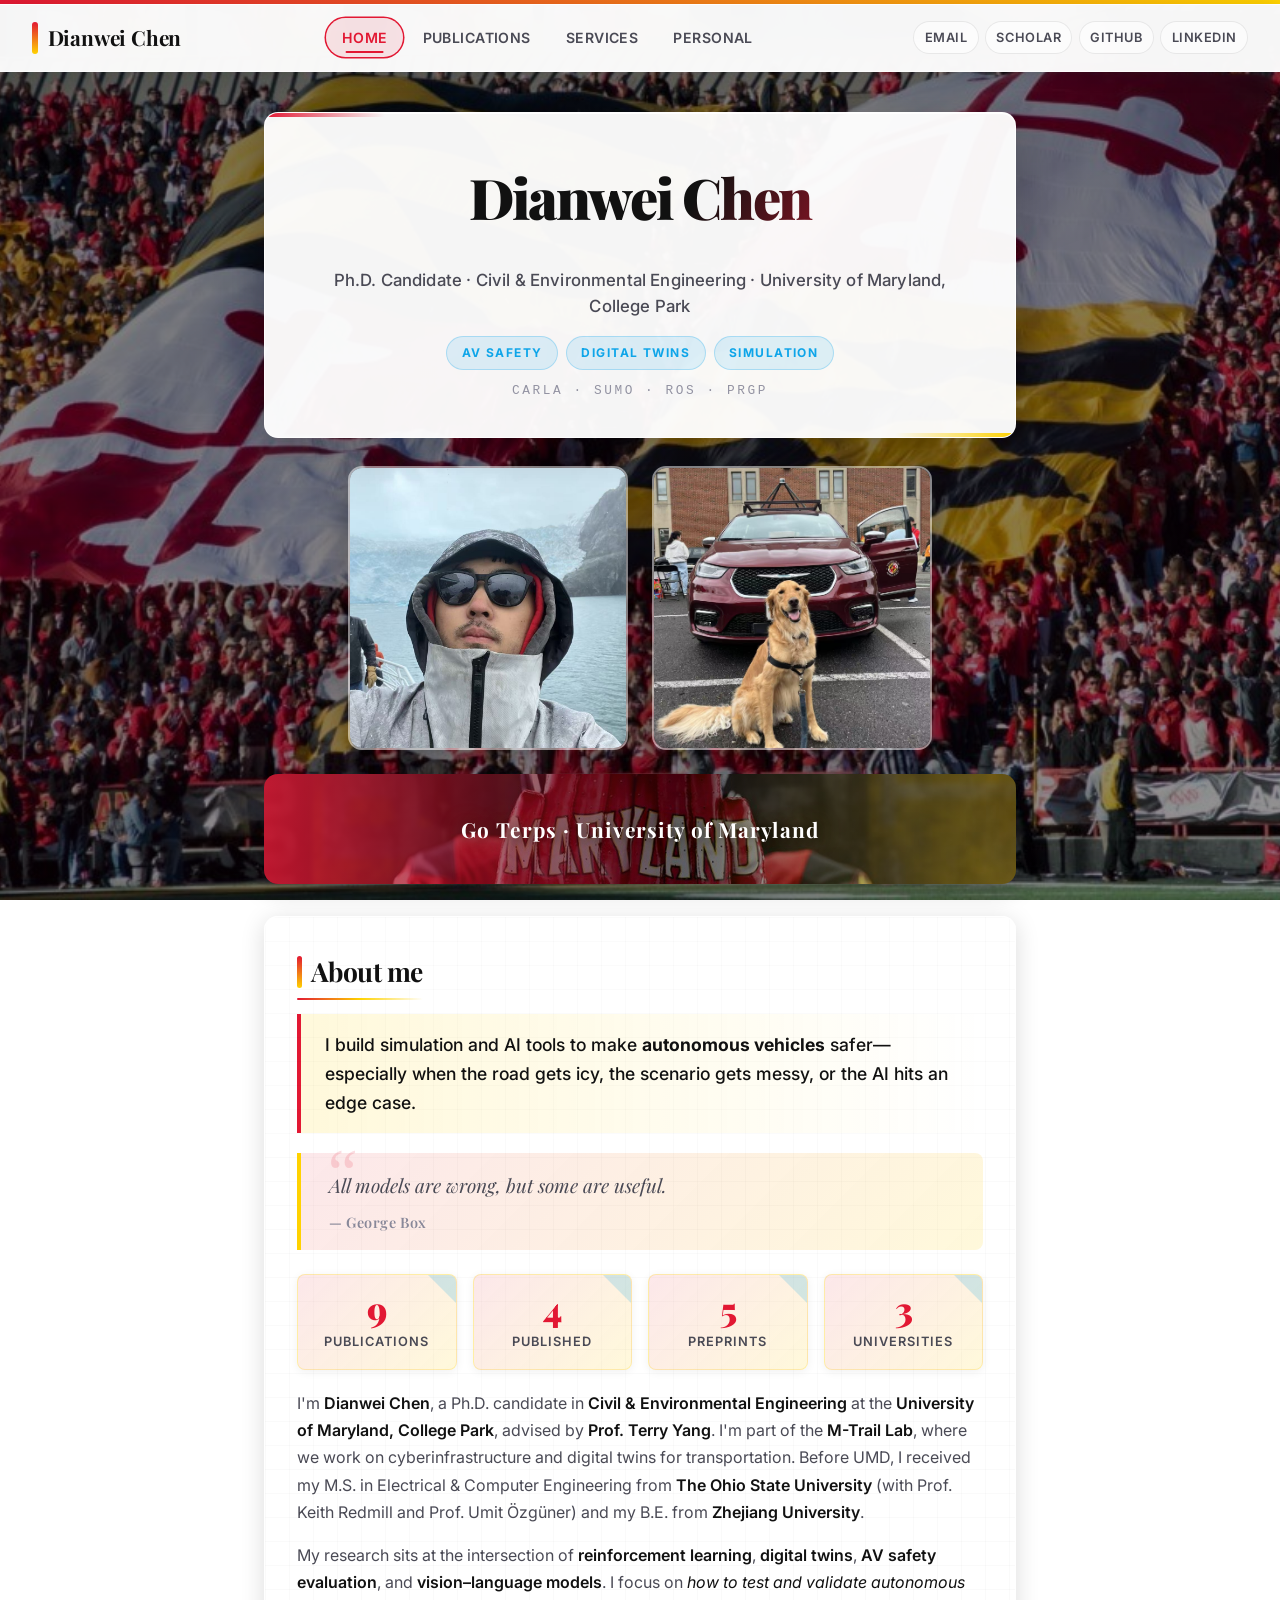
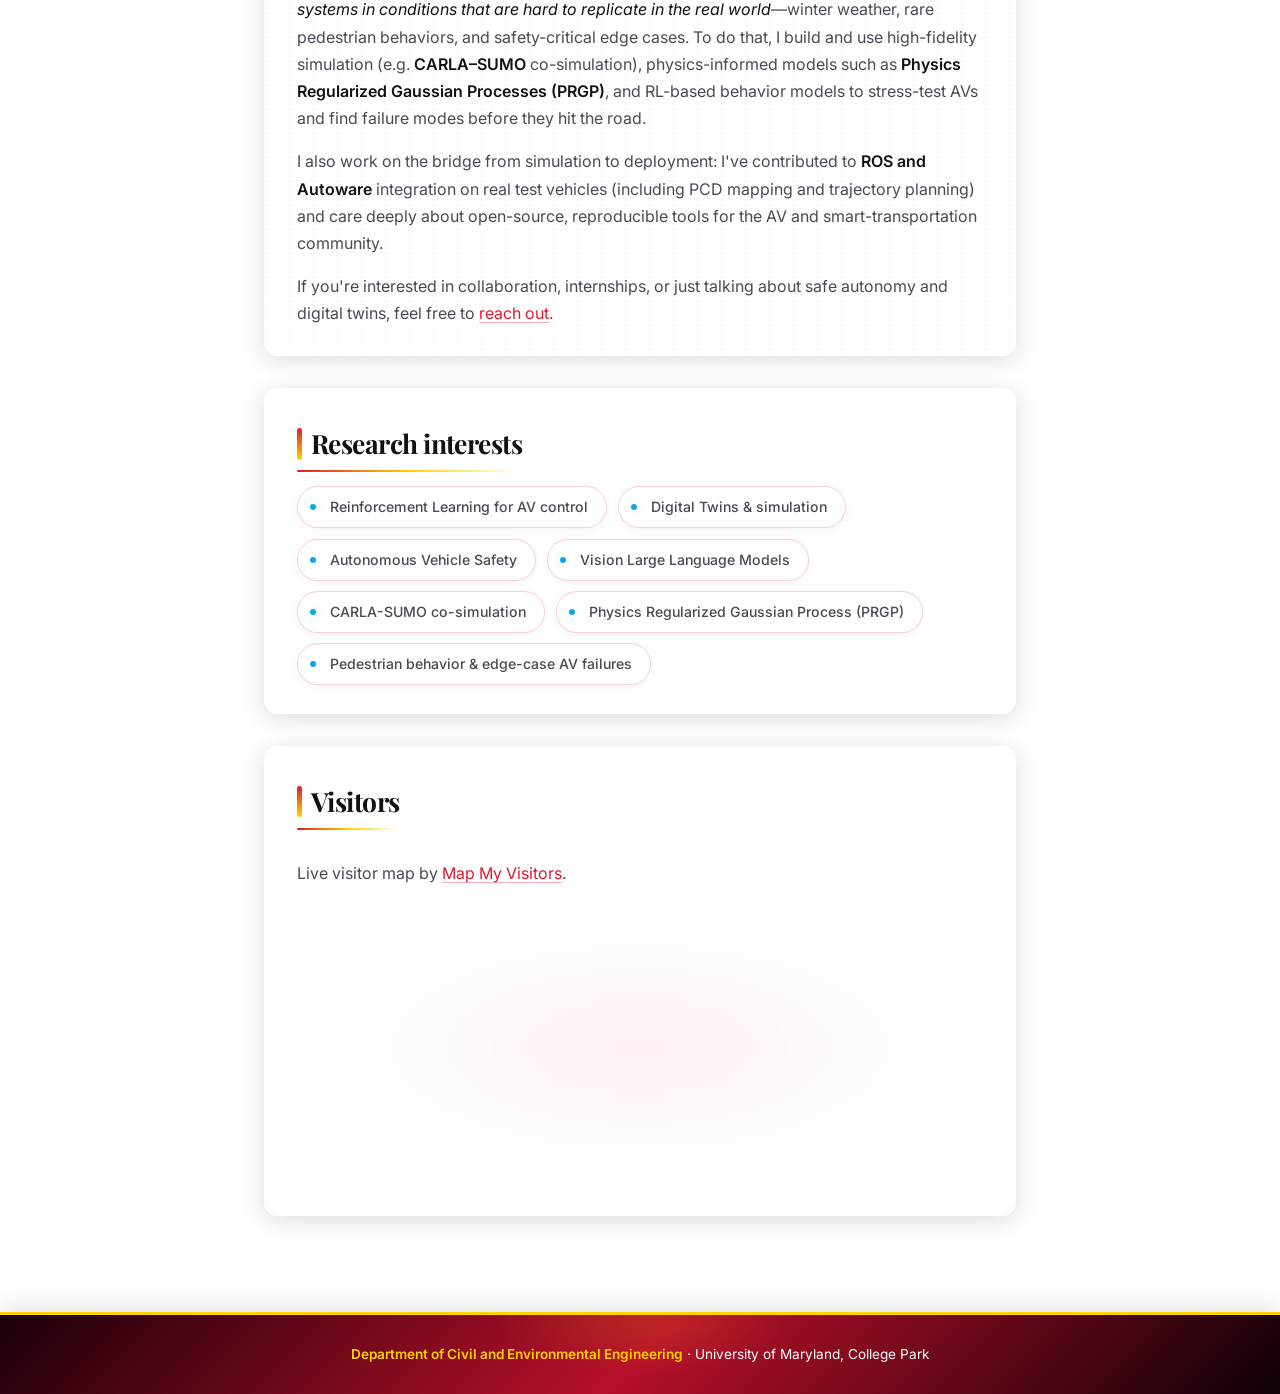
==== index.html @ c33129fc "Remove hero lane divider Made-with: Cursor" ====
<!DOCTYPE html>
<html lang="en">
<head>
  <meta charset="UTF-8">
  <meta name="viewport" content="width=device-width, initial-scale=1.0">
  <title>Dianwei Chen | Ph.D. Candidate @ UMD</title>
  <meta name="description" content="Dianwei Chen - Ph.D. candidate at University of Maryland, research in RL, Digital Twins, Autonomous Vehicle Safety, and Vision LLMs.">
  <link rel="canonical" href="https://dianweichen.github.io/">
  <link rel="icon" href="favicon.svg" type="image/svg+xml">
  <link rel="apple-touch-icon" href="favicon.svg">
  <link rel="preconnect" href="https://fonts.googleapis.com">
  <link rel="preconnect" href="https://fonts.gstatic.com" crossorigin>
  <link href="https://fonts.googleapis.com/css2?family=Playfair+Display:ital,wght@0,700;0,900;1,400&family=Source+Serif+4:ital,opsz,wght@0,8..60,400;0,8..60,600;1,8..60,400&family=Inter:wght@400;500;600;700&display=swap" rel="stylesheet">
  <link rel="stylesheet" href="styles.css">
  <!-- 访问统计：到 https://analytics.google.com 创建 GA4 媒体资源，用你的 Measurement ID 替换下方 G-XXXXXXXXXX -->
  <script async src="https://www.googletagmanager.com/gtag/js?id=G-XXXXXXXXXX"></script>
  <script>
    window.dataLayer = window.dataLayer || [];
    function gtag(){ dataLayer.push(arguments); }
    gtag('js', new Date());
    gtag('config', 'G-XXXXXXXXXX', { send_page_view: true });
  </script>
</head>
<body>
  <div class="page-wrap">
    <div class="umd-topbar" aria-hidden="true"></div>
    <header class="site-header">
      <a href="#" class="logo-wrap" data-tab="home">
        <span class="logo">Dianwei Chen</span>
      </a>
      <nav class="nav" role="tablist">
        <a href="#" class="nav-link active" data-tab="home" role="tab" aria-selected="true">Home</a>
        <a href="#" class="nav-link" data-tab="publications" role="tab" aria-selected="false">Publications</a>
        <a href="#" class="nav-link" data-tab="services" role="tab" aria-selected="false">Services</a>
        <a href="#" class="nav-link" data-tab="personal" role="tab" aria-selected="false">Personal</a>
      </nav>
      <div class="header-links">
        <a href="mailto:dwchen98@umd.edu" class="icon-link" title="Email">Email</a>
        <a href="https://scholar.google.com/citations?user=0EVALfUAAAAJ&hl=en" target="_blank" rel="noopener noreferrer" class="icon-link" title="Google Scholar">Scholar</a>
        <a href="https://github.com/DianweiCHEN" target="_blank" rel="noopener noreferrer" class="icon-link" title="GitHub">GitHub</a>
        <a href="https://www.linkedin.com/in/dianwei-chen-513092185/" target="_blank" rel="noopener noreferrer" class="icon-link" title="LinkedIn">LinkedIn</a>
      </div>
    </header>

    <main class="main">
      <!-- HOME -->
      <section id="panel-home" class="panel active" role="tabpanel">
        <div class="hero">
          <div class="hero-intro">
            <h1 class="hero-title">Dianwei Chen</h1>
            <p class="hero-tagline">Ph.D. Candidate · Civil &amp; Environmental Engineering · University of Maryland, College Park</p>
            <div class="hero-av-pills" aria-hidden="true">
              <span class="hero-av-pill">AV Safety</span>
              <span class="hero-av-pill">Digital Twins</span>
              <span class="hero-av-pill">Simulation</span>
            </div>
            <p class="hero-toolchain">CARLA · SUMO · ROS · PRGP</p>
          </div>
          <div class="hero-photos">
            <figure class="hero-image hero-image--selfie">
              <img src="assets/selfie.jpg" alt="Dianwei Chen" onerror="this.style.display='none'; this.nextElementSibling.style.display='flex';">
              <div class="hero-placeholder" style="display:none;" aria-hidden="true">Photo</div>
            </figure>
            <figure class="hero-image hero-image--max">
              <img src="assets/max.jpg" alt="Max with the M-Trail AV" onerror="this.style.display='none'; this.nextElementSibling.style.display='flex';">
              <div class="hero-placeholder" style="display:none;" aria-hidden="true">Max with the M-Trail AV</div>
            </figure>
          </div>
          <div class="terps-strip" role="presentation">
            <img src="assets/maryland-under-armour-football-uniforms-pride-2013_900xx960-539-0-74.jpg" alt="">
            <span class="terps-badge">Go Terps · University of Maryland</span>
          </div>
        </div>
        <div class="content-block content-block--about">
          <h2>About me</h2>
          <p class="about-lead">I build simulation and AI tools to make <strong>autonomous vehicles</strong> safer—especially when the road gets icy, the scenario gets messy, or the AI hits an edge case.</p>
          <blockquote class="about-quote">All models are wrong, but some are useful. <cite>— George Box</cite></blockquote>
          <div class="stats-row">
            <div class="stat-card">
              <div class="stat-number" data-count="9">9</div>
              <div class="stat-label">Publications</div>
            </div>
            <div class="stat-card">
              <div class="stat-number" data-count="4">4</div>
              <div class="stat-label">Published</div>
            </div>
            <div class="stat-card">
              <div class="stat-number" data-count="5">5</div>
              <div class="stat-label">Preprints</div>
            </div>
            <div class="stat-card">
              <div class="stat-number" data-count="3">3</div>
              <div class="stat-label">Universities</div>
            </div>
          </div>
          <div class="prose" style="margin-top:1.25rem">
            <p>I'm <strong>Dianwei Chen</strong>, a Ph.D. candidate in <strong>Civil &amp; Environmental Engineering</strong> at the <strong>University of Maryland, College Park</strong>, advised by <strong>Prof. Terry Yang</strong>. I'm part of the <strong>M-Trail Lab</strong>, where we work on cyberinfrastructure and digital twins for transportation. Before UMD, I received my M.S. in Electrical &amp; Computer Engineering from <strong>The Ohio State University</strong> (with Prof. Keith Redmill and Prof. Umit Özgüner) and my B.E. from <strong>Zhejiang University</strong>.</p>
            <p>My research sits at the intersection of <strong>reinforcement learning</strong>, <strong>digital twins</strong>, <strong>AV safety evaluation</strong>, and <strong>vision–language models</strong>. I focus on <em>how to test and validate autonomous systems in conditions that are hard to replicate in the real world</em>—winter weather, rare pedestrian behaviors, and safety-critical edge cases. To do that, I build and use high-fidelity simulation (e.g. <strong>CARLA–SUMO</strong> co-simulation), physics-informed models such as <strong>Physics Regularized Gaussian Processes (PRGP)</strong>, and RL-based behavior models to stress-test AVs and find failure modes before they hit the road.</p>
            <p>I also work on the bridge from simulation to deployment: I've contributed to <strong>ROS and Autoware</strong> integration on real test vehicles (including PCD mapping and trajectory planning) and care deeply about open-source, reproducible tools for the AV and smart-transportation community.</p>
            <p>If you're interested in collaboration, internships, or just talking about safe autonomy and digital twins, feel free to <a href="mailto:dwchen98@umd.edu">reach out</a>.</p>
          </div>
        </div>
        <div class="content-block content-block--research">
          <h2>Research interests</h2>
          <ul class="tag-list" role="list">
            <li>Reinforcement Learning for AV control</li>
            <li>Digital Twins & simulation</li>
            <li>Autonomous Vehicle Safety</li>
            <li>Vision Large Language Models</li>
            <li>CARLA-SUMO co-simulation</li>
            <li>Physics Regularized Gaussian Process (PRGP)</li>
            <li>Pedestrian behavior & edge-case AV failures</li>
          </ul>
        </div>
        <div class="content-block visitor-globe-block">
          <h2>Visitors</h2>
          <p class="prose intro">Live visitor map by <a href="https://mapmyvisitors.com/web/1c38n" target="_blank" rel="noopener noreferrer">Map My Visitors</a>.</p>
          <div class="globe-wrap">
            <script type="text/javascript" id="mapmyvisitors" src="https://mapmyvisitors.com/map.js?d=Za8K4LovkkIiPQYim0sS3KGikoZJj1XVw-J9ySqprXA&amp;cl=ffffff&amp;w=a"></script>
          </div>
        </div>
      </section>

      <!-- PUBLICATIONS -->
      <section id="panel-publications" class="panel" role="tabpanel" hidden>
        <div class="content-block">
          <h2>Publications</h2>
          <p class="prose intro">Full list on <a href="https://scholar.google.com/citations?user=0EVALfUAAAAJ&hl=en" target="_blank" rel="noopener noreferrer">Google Scholar</a>.</p>

          <h3 class="pub-subtitle">Published</h3>
          <ul class="pub-list">
            <li class="pub-item">
              <span class="pub-title">Using Collision Momentum in Deep Reinforcement Learning–Based Adversarial Pedestrian Modeling</span>
              <span class="pub-authors">D. Chen, E. Yurtsever, K. A. Redmill, Ü. Özgüner</span>
              <span class="pub-venue">IEEE Intelligent Vehicles Symposium (IV), 2023, pp. 1–6.</span>
            </li>
            <li class="pub-item">
              <span class="pub-title">Adversarial Pedestrian Modeling Based on Deep Reinforcement Learning Method by Using Collision Momentum</span>
              <span class="pub-authors">D. Chen</span>
              <span class="pub-venue">Master’s Thesis, The Ohio State University, 2023.</span>
            </li>
            <li class="pub-item">
              <span class="pub-title">Synergizing AI and Digital Twins for Next-Generation Network Optimization, Forecasting, and Security</span>
              <span class="pub-authors">Z. Zhang, M. Fang, D. Chen, X. Yang, Y. Liu</span>
              <span class="pub-venue">IEEE Wireless Communications, vol. 32, no. 3, pp. 98–105, 2025.</span>
            </li>
            <li class="pub-item">
              <span class="pub-title">Reconstructing Physics-Informed Machine Learning for Traffic Flow Modeling: A Multi-Gradient Descent and Pareto Learning Approach</span>
              <span class="pub-authors">Y. Z. Lei, Y. Gong, D. Chen, Y. Cheng, X. T. Yang</span>
              <span class="pub-venue">Transportation Research Part C, 2025. <a href="https://arxiv.org/abs/2505.13241" target="_blank" rel="noopener noreferrer">arXiv:2505.13241</a></span>
            </li>
          </ul>

          <h3 class="pub-subtitle">Preprints &amp; Under Review</h3>
          <ul class="pub-list">
            <li class="pub-item">
              <span class="pub-title">Deep Reinforcement Learning for Advanced Longitudinal Control and Collision Avoidance in High-Risk Driving Scenarios</span>
              <span class="pub-authors">D. Chen, Y. Gong, X. Yang</span>
              <span class="pub-venue">arXiv:2404.19087, 2024. Accepted by TRB Annual Meeting 2026.</span>
              <span class="pub-links"><a href="https://arxiv.org/abs/2404.19087" target="_blank" rel="noopener noreferrer">arXiv</a></span>
            </li>
            <li class="pub-item">
              <span class="pub-title">Advanced Longitudinal Control and Collision Avoidance for High-Risk Edge Cases in Autonomous Driving</span>
              <span class="pub-authors">D. Chen, Y. Gong, X. Yang</span>
              <span class="pub-venue">Manuscript submitted to IEEE Transactions on Intelligent Vehicles, 2025. Accepted by TRB Annual Meeting 2026.</span>
            </li>
            <li class="pub-item">
              <span class="pub-title">Potential Failures of Physics-Informed Machine Learning in Traffic Flow Modeling: Theoretical and Experimental Analysis</span>
              <span class="pub-authors">Y. Z. Lei, Y. Gong, D. Chen, Y. Cheng, X. T. Yang</span>
              <span class="pub-venue">arXiv:2505.11491; submitted to Transportation Science, 2025.</span>
              <span class="pub-links"><a href="https://arxiv.org/abs/2505.11491" target="_blank" rel="noopener noreferrer">arXiv</a></span>
            </li>
            <li class="pub-item">
              <span class="pub-title">INSIGHT: Enhancing Autonomous Driving Safety through Vision-Language Models on Context-Aware Hazard Detection and Edge Case Evaluation</span>
              <span class="pub-authors">D. Chen, Z. Zhang, Y. Liu, X. T. Yang</span>
              <span class="pub-venue">arXiv:2502.00262; submitted to IEEE Intelligent Vehicles Symposium 2026.</span>
              <span class="pub-links"><a href="https://arxiv.org/abs/2502.00262" target="_blank" rel="noopener noreferrer">arXiv</a></span>
            </li>
            <li class="pub-item">
              <span class="pub-title">Customized Generative AI Agent for Transportation Engineering Practice: A Development and Continued Pre-Training Guideline</span>
              <span class="pub-authors">D. Chen, Y. Z. Lei, Z. Zhang, Y. Liu, X. T. Yang</span>
              <span class="pub-venue">Accepted by TRB Annual Meeting 2026; submitted to Journal of Transportation Engineering.</span>
            </li>
          </ul>
        </div>
      </section>

      <!-- SERVICES -->
      <section id="panel-services" class="panel" role="tabpanel" hidden>
        <div class="content-block">
          <h2>Services</h2>
          <p class="prose intro">Academic and professional service.</p>

          <h3 class="service-subtitle">Reviewer</h3>
          <ul class="service-list">
            <li>IEEE Intelligent Vehicles Symposium (IV)</li>
            <li>IEEE Intelligent Transportation Systems Conference (ITSC)</li>
            <li>IEEE/CVF Conference on Computer Vision and Pattern Recognition (CVPR)</li>
            <li>Journal of Urban Planning and Development (ASCE)</li>
            <li>Transportation Research Board Annual Meeting (TRB)</li>
          </ul>

          <h3 class="service-subtitle">Teaching Assistant</h3>
          <ul class="service-list">
            <li>ENCE370 Introduction to Transportation Engineering and Planning (UMD, 3 credits)</li>
          </ul>

          <h3 class="service-subtitle">Open source</h3>
          <ul class="service-list">
            <li><a href="https://github.com/M-trail/NSF_OAC" target="_blank" rel="noopener noreferrer">M-trail/NSF_OAC</a>: Stochastic Simulation Platform for AV Safety in Winter (CARLA-SUMO, PRGP)</li>
          </ul>
        </div>
      </section>

      <!-- PERSONAL -->
      <section id="panel-personal" class="panel" role="tabpanel" hidden>
        <div class="content-block">
          <h2>Personal</h2>
          <div class="terps-strip terps-strip--small" role="presentation">
            <img src="assets/maryland-under-armour-football-uniforms-pride-2013_900xx960-539-0-74.jpg" alt="">
            <span class="terps-badge">Maryland Terrapins · Fear the Turtle</span>
          </div>
          <div class="personal-grid">
            <figure class="personal-photo">
              <img src="assets/selfie.jpg" alt="Dianwei Chen">
            </figure>
            <div>
              <div class="prose">
                <p>When I'm not working on autonomous vehicles, I'm happily spending time with our playful Golden Retriever, <strong>Max</strong>.</p>
                <p>I enjoy building open-source tools for the AV community and advancing safe and trustworthy AI-driven transportation systems. <strong class="terps-proud">Proud to be a Terp.</strong></p>
              </div>
              <div class="personal-links">
                <a href="mailto:dwchen98@umd.edu">✉ Email</a>
                <a href="https://scholar.google.com/citations?user=0EVALfUAAAAJ&hl=en" target="_blank" rel="noopener noreferrer">Google Scholar</a>
                <a href="https://github.com/DianweiCHEN" target="_blank" rel="noopener noreferrer">GitHub</a>
                <a href="https://www.linkedin.com/in/dianwei-chen-513092185/" target="_blank" rel="noopener noreferrer">LinkedIn</a>
              </div>
            </div>
          </div>
        </div>
      </section>
    </main>

    <footer class="site-footer">
      <p><a href="https://cee.umd.edu" target="_blank" rel="noopener noreferrer">Department of Civil and Environmental Engineering</a> · University of Maryland, College Park</p>
    </footer>
  </div>
  <script src="script.js"></script>
</body>
</html>
---- styles.css ----
/* ============================================================
   Dianwei Chen – Personal Website  |  Premium UMD Design
   ============================================================ */

/* ---------- Design Tokens ---------- */
:root {
  /* UMD Brand */
  --umd-red:    #e21833;
  --umd-red-dk: #b8102a;
  --umd-gold:   #ffd200;
  --umd-gold-dk:#c9a600;
  --umd-black:  #0d0d0d;
  --umd-white:  #ffffff;

  /* Surface & text */
  --bg:            #fafafa;
  --bg-elevated:   #ffffff;
  --bg-card:       rgba(255,255,255,0.92);
  --bg-card-hover: rgba(255,255,255,0.98);
  --text:          #111111;
  --text-muted:    #4a4a55;
  --text-faint:    #888899;
  --border:        rgba(0,0,0,0.08);

  /* Accent helpers */
  --accent:       var(--umd-red);
  --accent-soft:  rgba(226,24,51,.10);
  --accent-glow:  rgba(226,24,51,.30);
  --gold-soft:    rgba(255,210,0,.14);
  --gold-glow:    rgba(255,210,0,.40);
  /* AV / tech accent (sensor HUD feel) */
  --av-cyan:      #0ea5e9;
  --av-cyan-soft: rgba(14,165,233,.12);
  --av-cyan-glow: rgba(14,165,233,.25);
  --av-grid:      rgba(0,0,0,.03);

  /* Geometry */
  --radius:    14px;
  --radius-sm: 8px;
  --radius-xs: 5px;

  /* Typography */
  --font-display: 'Playfair Display', 'Source Serif 4', Georgia, serif;
  --font-serif:   'Source Serif 4', Georgia, serif;
  --font-sans:    'Inter', 'Source Sans 3', -apple-system, BlinkMacSystemFont, sans-serif;
  --font-mono:    'JetBrains Mono', 'Fira Code', monospace;

  /* Layout */
  --max-width:  800px;
  --header-h:   68px;

  /* Motion */
  --t-fast:   0.18s ease;
  --t-mid:    0.28s cubic-bezier(.4,0,.2,1);
  --t-slow:   0.45s cubic-bezier(.4,0,.2,1);
  --t-spring: 0.55s cubic-bezier(.34,1.56,.64,1);
}

/* ---------- Reset ---------- */
*, *::before, *::after { box-sizing: border-box; }
html { scroll-behavior: smooth; }

/* ---- Custom cursor (red arrow SVG, data-URI) ---- */
body {
  margin: 0;
  font-family: var(--font-sans);
  font-size: 1rem;
  font-weight: 400;
  line-height: 1.7;
  color: var(--text);
  -webkit-font-smoothing: antialiased;
  background: url('assets/Maryland-Terrapins-Wallpapers.jpg') center center / cover no-repeat fixed;
  cursor: url("data:image/svg+xml,%3Csvg xmlns='http://www.w3.org/2000/svg' width='24' height='24' viewBox='0 0 24 24'%3E%3Cpath fill='%23e21833' d='M4 2l16 10-7 1.5-2 8.5L4 2z'/%3E%3C/svg%3E") 4 4, auto;
}
body::after {
  content: '';
  position: fixed;
  inset: 0;
  background: linear-gradient(160deg,
    rgba(0,0,0,.52) 0%,
    rgba(13,0,4,.48) 60%,
    rgba(0,0,0,.42) 100%);
  pointer-events: none;
  z-index: 0;
}
.page-wrap { position: relative; z-index: 1; }

a, button, [role="button"], .nav-link, .icon-link, .tag-list li {
  cursor: url("data:image/svg+xml,%3Csvg xmlns='http://www.w3.org/2000/svg' width='24' height='24' viewBox='0 0 24 24'%3E%3Cpath fill='%23e21833' d='M8 2v4l4-2 2 8 4-2-10-8z'/%3E%3C/svg%3E") 6 2, pointer;
}

/* ---------- Layout ---------- */
.page-wrap {
  min-height: 100vh;
  display: flex;
  flex-direction: column;
}
.main {
  flex: 1;
  max-width: var(--max-width);
  margin: 0 auto;
  padding: 2.5rem 1.5rem 4rem;
  width: 100%;
}

/* ---------- UMD Top accent bar ---------- */
.umd-topbar {
  height: 4px;
  background: linear-gradient(90deg,
    var(--umd-red) 0%, var(--umd-gold) 50%, var(--umd-red) 100%);
  background-size: 200% 100%;
  animation: shiftBar 4s linear infinite;
}
@keyframes shiftBar {
  0%   { background-position: 0% 0; }
  100% { background-position: 200% 0; }
}

/* ---------- Header ---------- */
.site-header {
  position: sticky;
  top: 0;
  z-index: 100;
  display: flex;
  align-items: center;
  justify-content: space-between;
  gap: 1.5rem;
  height: var(--header-h);
  padding: 0 2rem;
  background: rgba(255,255,255,0.96);
  backdrop-filter: blur(20px) saturate(180%);
  -webkit-backdrop-filter: blur(20px) saturate(180%);
  border-bottom: 1px solid rgba(255,255,255,0.6);
  box-shadow:
    0 2px 20px rgba(0,0,0,.12),
    0 1px 0 rgba(255,255,255,.9) inset;
}

/* Logo */
.logo-wrap {
  text-decoration: none;
  color: inherit;
  display: inline-flex;
  align-items: center;
  gap: 0.6rem;
}
.logo-wrap::before {
  content: '';
  display: inline-block;
  width: 6px;
  height: 32px;
  background: linear-gradient(180deg, var(--umd-red), var(--umd-gold));
  border-radius: 3px;
  transition: height var(--t-mid);
}
.logo-wrap:hover::before { height: 40px; }
.logo {
  font-family: var(--font-display);
  font-size: 1.3rem;
  font-weight: 700;
  letter-spacing: -0.01em;
  color: var(--text);
  transition: color var(--t-fast), transform var(--t-mid);
}
.logo-wrap:hover .logo {
  color: var(--umd-red);
  transform: translateX(3px);
}

/* Nav */
.nav {
  display: flex;
  align-items: center;
  gap: 0.2rem;
}
.nav-link {
  position: relative;
  padding: 0.45rem 1rem;
  font-size: 0.88rem;
  font-weight: 600;
  letter-spacing: 0.03em;
  text-transform: uppercase;
  color: var(--text-muted);
  text-decoration: none;
  border-radius: 999px;
  transition: color var(--t-fast), background var(--t-fast), transform var(--t-mid), box-shadow var(--t-mid);
}
.nav-link::after {
  content: '';
  position: absolute;
  bottom: 4px;
  left: 50%;
  width: 0;
  height: 2px;
  background: var(--umd-red);
  border-radius: 1px;
  transform: translateX(-50%);
  transition: width var(--t-mid);
}
.nav-link:hover { color: var(--umd-red); background: var(--accent-soft); }
.nav-link:hover::after { width: 40%; }
.nav-link:hover { transform: translateY(-2px); box-shadow: 0 4px 14px var(--accent-glow); }
.nav-link.active {
  color: var(--umd-red);
  background: var(--accent-soft);
  box-shadow: 0 0 0 1.5px var(--umd-red);
}
.nav-link.active::after { width: 50%; }

/* Header external links */
.header-links { display: flex; align-items: center; gap: 0.4rem; }
.icon-link {
  padding: 0.3rem 0.65rem;
  font-size: 0.8rem;
  font-weight: 600;
  letter-spacing: 0.04em;
  text-transform: uppercase;
  color: var(--text-muted);
  text-decoration: none;
  border: 1px solid var(--border);
  border-radius: 999px;
  background: rgba(255,255,255,0.6);
  transition: all var(--t-mid);
}
.icon-link:hover {
  color: var(--umd-white);
  background: linear-gradient(135deg, var(--umd-red), var(--umd-red-dk));
  border-color: var(--umd-red);
  transform: translateY(-3px) scale(1.06);
  box-shadow: 0 6px 20px rgba(226,24,51,.4);
}

/* ---------- Panels ---------- */
.panel { display: none; }
.panel.active { display: block; }
.panel[hidden] { display: none !important; }
.panel.active { animation: panelIn 0.4s var(--t-slow) both; }
@keyframes panelIn {
  from { opacity: 0; transform: translateY(10px); }
  to   { opacity: 1; transform: translateY(0); }
}

/* ---------- Content blocks (frosted glass cards) ---------- */
.content-block {
  margin-bottom: 2rem;
  padding: 2rem 2rem 1.75rem;
  background: rgba(255,255,255,0.94);
  backdrop-filter: blur(16px) saturate(160%);
  -webkit-backdrop-filter: blur(16px) saturate(160%);
  border-radius: var(--radius);
  border: 1px solid rgba(255,255,255,0.75);
  box-shadow:
    0 4px 24px rgba(0,0,0,.14),
    0 1px 0 rgba(255,255,255,.9) inset;
  transition: box-shadow var(--t-mid), transform var(--t-mid), border-color var(--t-fast);
  animation: blockFadeIn 0.55s ease backwards;
}
.content-block:hover {
  box-shadow:
    0 12px 40px rgba(0,0,0,.18),
    0 0 0 1.5px rgba(255,255,255,.7),
    0 1px 0 rgba(255,255,255,.9) inset;
  transform: translateY(-2px);
}

/* About block: subtle sensor-grid background */
.content-block--about {
  position: relative;
  overflow: hidden;
}
.content-block--about::before {
  content: '';
  position: absolute;
  inset: 0;
  background-image:
    linear-gradient(var(--av-grid) 1px, transparent 1px),
    linear-gradient(90deg, var(--av-grid) 1px, transparent 1px);
  background-size: 24px 24px;
  pointer-events: none;
  opacity: 0.6;
}

.panel.active .content-block:nth-child(1) { animation-delay: 0.04s; }
.panel.active .content-block:nth-child(2) { animation-delay: 0.12s; }
.panel.active .content-block:nth-child(3) { animation-delay: 0.20s; }
.panel.active .content-block:nth-child(4) { animation-delay: 0.28s; }
.panel.active .content-block:nth-child(5) { animation-delay: 0.36s; }
@keyframes blockFadeIn {
  from { opacity: 0; transform: translateY(16px); }
  to   { opacity: 1; transform: translateY(0); }
}

/* h2 section heading */
.content-block h2 {
  font-family: var(--font-display);
  font-size: 1.65rem;
  font-weight: 700;
  letter-spacing: -0.02em;
  margin: 0 0 1.25rem;
  color: var(--text);
  position: relative;
  display: inline-flex;
  align-items: center;
  gap: 0.55rem;
}
.content-block h2::before {
  content: '';
  display: inline-block;
  width: 5px;
  height: 1.2em;
  background: linear-gradient(180deg, var(--umd-red), var(--umd-gold));
  border-radius: 3px;
  flex-shrink: 0;
}
.content-block h2::after {
  content: '';
  display: block;
  position: absolute;
  bottom: -6px;
  left: 0;
  right: 0;
  height: 2px;
  background: linear-gradient(90deg, var(--umd-red) 0%, var(--umd-gold) 50%, transparent 100%);
  border-radius: 1px;
  transform-origin: left;
  transition: transform var(--t-mid);
}
.content-block h2:hover::after { transform: scaleX(1.05); }

/* ---------- Home: Hero ---------- */
.hero {
  text-align: center;
  margin-bottom: 2rem;
}

/* Name / tagline card */
.hero-intro {
  position: relative;
  overflow: hidden;
  padding: 2.25rem 2.5rem;
  margin-bottom: 1.75rem;
  border-radius: var(--radius);
  background: rgba(255,255,255,0.96);
  backdrop-filter: blur(20px) saturate(180%);
  -webkit-backdrop-filter: blur(20px) saturate(180%);
  border: 1px solid rgba(255,255,255,0.8);
  box-shadow:
    0 8px 40px rgba(0,0,0,.22),
    0 1px 0 rgba(255,255,255,.9) inset;
}
/* decorative corner accents */
.hero-intro::before {
  content: '';
  position: absolute;
  top: 0; left: 0;
  width: 120px; height: 4px;
  background: linear-gradient(90deg, var(--umd-red), transparent);
  border-radius: 2px 0 0 0;
}
.hero-intro::after {
  content: '';
  position: absolute;
  bottom: 0; right: 0;
  width: 120px; height: 4px;
  background: linear-gradient(270deg, var(--umd-gold), transparent);
  border-radius: 0 0 2px 0;
}
.hero-title {
  font-family: var(--font-display);
  font-size: clamp(2.5rem, 6vw, 3.5rem);
  font-weight: 900;
  letter-spacing: -0.035em;
  margin: 0 0 0.4em;
  color: var(--text);
  /* shimmer effect */
  background: linear-gradient(120deg, #111 30%, var(--umd-red) 50%, #111 70%);
  background-size: 200% auto;
  -webkit-background-clip: text;
  -webkit-text-fill-color: transparent;
  background-clip: text;
  animation: shimmer 5s linear infinite;
}
@keyframes shimmer {
  0%   { background-position: 200% center; }
  100% { background-position: -200% center; }
}
.hero-tagline {
  margin: 0;
  font-size: 1.05rem;
  font-weight: 500;
  color: var(--text-muted);
  line-height: 1.6;
  letter-spacing: 0.01em;
}

/* AV focus pills (autonomous driving theme) */
.hero-av-pills {
  display: flex;
  flex-wrap: wrap;
  justify-content: center;
  gap: 0.5rem;
  margin-top: 1rem;
}
.hero-av-pill {
  display: inline-block;
  padding: 0.35rem 0.9rem;
  font-size: 0.75rem;
  font-weight: 700;
  letter-spacing: 0.12em;
  text-transform: uppercase;
  color: var(--av-cyan);
  background: var(--av-cyan-soft);
  border: 1px solid rgba(14,165,233,.25);
  border-radius: 999px;
  box-shadow: 0 0 0 0 rgba(14,165,233,.2);
  transition: color var(--t-fast), background var(--t-mid), border-color var(--t-mid), box-shadow var(--t-mid), transform var(--t-mid);
}
.hero-av-pill:hover {
  color: #fff;
  background: var(--av-cyan);
  border-color: var(--av-cyan);
  box-shadow: 0 4px 20px var(--av-cyan-glow);
  transform: translateY(-2px) scale(1.05);
}
.hero-toolchain {
  margin: 0.6rem 0 0;
  font-family: var(--font-mono);
  font-size: 0.8rem;
  font-weight: 500;
  letter-spacing: 0.2em;
  color: var(--text-faint);
  opacity: 0.9;
}

/* Photos row */
.hero-photos {
  display: flex;
  flex-wrap: wrap;
  justify-content: center;
  gap: 1.5rem;
  margin-bottom: 0;
}
.hero-image {
  margin: 0;
  border-radius: var(--radius);
  overflow: hidden;
  flex: 1 1 200px;
  max-width: 280px;
  border: 2px solid rgba(255,255,255,.5);
  box-shadow: 0 10px 36px rgba(0,0,0,.32);
  transition: transform var(--t-spring), box-shadow var(--t-mid), border-color var(--t-fast);
}
.hero-image:hover {
  transform: scale(1.05) translateY(-6px) rotate(-0.5deg);
  box-shadow:
    0 24px 56px rgba(226,24,51,.3),
    0 0 0 2px var(--umd-red);
  border-color: var(--umd-red);
}
.hero-image--selfie,
.hero-image--max { max-width: 280px; }
.hero-image img {
  display: block;
  width: 100%;
  height: 280px;
  object-fit: cover;
  transition: transform var(--t-slow);
}
.hero-image:hover img { transform: scale(1.08); }
.hero-placeholder {
  display: flex;
  align-items: center;
  justify-content: center;
  height: 280px;
  color: var(--text-faint);
  font-size: 0.9rem;
}

/* ---------- Terps Football Strip ---------- */
.terps-strip {
  position: relative;
  margin-top: 1.5rem;
  border-radius: var(--radius);
  overflow: hidden;
  height: 110px;
  display: flex;
  align-items: center;
  justify-content: center;
  box-shadow: 0 6px 24px rgba(0,0,0,.22);
  transition: transform var(--t-mid), box-shadow var(--t-mid);
}
.terps-strip:hover {
  transform: scale(1.01);
  box-shadow: 0 12px 36px rgba(226,24,51,.25);
}
.terps-strip img {
  position: absolute;
  inset: 0;
  width: 100%;
  height: 100%;
  object-fit: cover;
  transition: transform var(--t-slow);
}
.terps-strip:hover img { transform: scale(1.04); }
.terps-strip::after {
  content: '';
  position: absolute;
  inset: 0;
  background: linear-gradient(
    90deg,
    rgba(226,24,51,.82) 0%,
    rgba(0,0,0,.55) 55%,
    rgba(255,210,0,.25) 100%
  );
}
.terps-badge {
  position: relative;
  z-index: 1;
  font-family: var(--font-display);
  font-size: 1.3rem;
  font-weight: 700;
  color: var(--umd-white);
  text-shadow:
    0 2px 12px rgba(0,0,0,.6),
    0 0 30px rgba(255,210,0,.3);
  letter-spacing: 0.05em;
}
.terps-strip--small {
  margin-top: 0;
  margin-bottom: 1.5rem;
  height: 76px;
}
.terps-strip--small .terps-badge { font-size: 1.05rem; }
.terps-proud { color: var(--umd-red); font-weight: 700; }

/* ---------- Stats / numbers row ---------- */
.stats-row {
  display: flex;
  flex-wrap: wrap;
  gap: 1rem;
  margin-bottom: 0.5rem;
}
.stat-card {
  position: relative;
  flex: 1 1 120px;
  text-align: center;
  padding: 1rem 1.25rem;
  background: linear-gradient(135deg, var(--accent-soft), var(--gold-soft));
  border-radius: var(--radius-sm);
  border: 1px solid rgba(255,210,0,.25);
  box-shadow: 0 2px 10px rgba(0,0,0,.06);
  transition: transform var(--t-spring), box-shadow var(--t-mid), border-color var(--t-mid);
  overflow: hidden;
}
/* HUD-style corner accent (sensor FOV feel) */
.stat-card::before {
  content: '';
  position: absolute;
  top: 0;
  right: 0;
  width: 0;
  height: 0;
  border-style: solid;
  border-width: 0 28px 28px 0;
  border-color: transparent rgba(14,165,233,.18) transparent transparent;
  border-radius: 0 0 0 4px;
  transition: border-color var(--t-mid);
}
.stat-card:hover {
  transform: translateY(-4px) scale(1.04);
  box-shadow: 0 10px 28px rgba(226,24,51,.15), 0 0 20px var(--av-cyan-glow);
  border-color: rgba(14,165,233,.2);
}
.stat-card:hover::before {
  border-right-color: rgba(14,165,233,.35);
}
.stat-number {
  font-family: var(--font-display);
  font-size: 2.2rem;
  font-weight: 900;
  line-height: 1;
  color: var(--umd-red);
  letter-spacing: -0.04em;
}
.stat-label {
  font-size: 0.8rem;
  font-weight: 600;
  text-transform: uppercase;
  letter-spacing: 0.08em;
  color: var(--text-muted);
  margin-top: 0.3rem;
}

/* ---------- About me ---------- */
.about-lead {
  font-size: 1.1rem;
  font-weight: 500;
  line-height: 1.65;
  color: var(--text);
  margin: 0 0 1.25rem;
  padding: 1rem 1.5rem;
  border-left: 4px solid var(--umd-red);
  background: linear-gradient(90deg, var(--gold-soft), transparent);
  border-radius: 0 var(--radius-sm) var(--radius-sm) 0;
}
.about-quote {
  position: relative;
  font-family: var(--font-display);
  font-size: 1.2rem;
  font-style: italic;
  font-weight: 400;
  color: var(--text-muted);
  margin: 0 0 1.5rem;
  padding: 1rem 1.5rem 1rem 1.75rem;
  background: linear-gradient(135deg, var(--accent-soft) 0%, var(--gold-soft) 100%);
  border-left: 4px solid var(--umd-gold);
  border-radius: 0 var(--radius-sm) var(--radius-sm) 0;
}
.about-quote::before {
  content: '\201C';
  position: absolute;
  top: -0.2em;
  left: 0.3em;
  font-size: 3.5em;
  color: rgba(226,24,51,.15);
  font-family: Georgia, serif;
  line-height: 1;
  pointer-events: none;
}
.about-quote cite {
  display: block;
  margin-top: 0.5rem;
  font-size: 0.9rem;
  font-style: normal;
  font-weight: 600;
  letter-spacing: 0.04em;
  color: var(--text-faint);
}

.prose { color: var(--text-muted); }
.prose p { margin: 0 0 1rem; }
.prose p:last-child { margin-bottom: 0; }
.prose strong { color: var(--text); font-weight: 600; }
.prose em { font-style: italic; color: var(--text); }
.prose a {
  color: var(--accent);
  text-decoration: underline;
  text-underline-offset: 3px;
  text-decoration-color: rgba(226,24,51,.35);
  transition: color var(--t-fast), text-decoration-color var(--t-fast), text-shadow var(--t-fast);
}
.prose a:hover {
  color: var(--umd-red-dk);
  text-decoration-color: var(--umd-red);
  text-shadow: 0 0 18px var(--accent-glow);
}
.prose.intro { margin-bottom: 1.25rem; }
.prose code {
  font-family: var(--font-mono);
  font-size: 0.88em;
  padding: 0.15em 0.45em;
  background: rgba(226,24,51,.07);
  border-radius: 4px;
  color: var(--umd-red-dk);
}

/* ---------- Tag list (research interests) ---------- */
.tag-list {
  list-style: none;
  padding: 0;
  margin: 0;
  display: flex;
  flex-wrap: wrap;
  gap: 0.6rem;
}
/* Research interests: waypoint/node style (AV path feel) */
.content-block--research .tag-list { gap: 0.65rem; }
.tag-list li {
  position: relative;
  padding: 0.5rem 1.15rem 0.5rem 2rem;
  font-size: 0.88rem;
  font-weight: 500;
  color: var(--text-muted);
  background: var(--bg-elevated);
  border: 1.5px solid rgba(226,24,51,.2);
  border-radius: 999px;
  box-shadow: 0 2px 8px rgba(0,0,0,.05);
  transition: all var(--t-mid);
}
.tag-list li::before {
  content: '';
  position: absolute;
  left: 0.75rem;
  top: 50%;
  transform: translateY(-50%);
  width: 6px;
  height: 6px;
  background: var(--av-cyan);
  border-radius: 50%;
  box-shadow: 0 0 0 2px var(--bg-elevated), 0 0 8px var(--av-cyan-glow);
  transition: background var(--t-mid), box-shadow var(--t-mid), transform var(--t-mid);
}
.tag-list li:hover {
  color: var(--umd-white);
  background: linear-gradient(135deg, var(--umd-red), var(--umd-red-dk));
  border-color: var(--umd-red);
  transform: translateY(-4px) scale(1.06);
  box-shadow: 0 8px 24px rgba(226,24,51,.35), 0 0 24px var(--av-cyan-glow);
}
.tag-list li:hover::before {
  background: var(--umd-gold);
  box-shadow: 0 0 0 2px var(--umd-red-dk), 0 0 14px rgba(255,210,0,.6);
  transform: translateY(-50%) scale(1.3);
}

/* ---------- Visitor map ---------- */
.globe-wrap {
  min-height: 280px;
  display: flex;
  align-items: center;
  justify-content: center;
  border-radius: var(--radius);
  overflow: hidden;
  margin-top: 0.75rem;
  background: radial-gradient(ellipse at center, rgba(226,24,51,.06) 0%, transparent 70%);
}
.globe-wrap iframe,
.globe-wrap > div { border: none !important; border-radius: var(--radius); }
.visitor-iframe {
  width: 100%;
  min-height: 380px;
  height: 380px;
  border: none;
  border-radius: var(--radius);
}

/* ---------- Publications ---------- */
.pub-subtitle {
  font-family: var(--font-sans);
  font-size: 0.8rem;
  font-weight: 700;
  text-transform: uppercase;
  letter-spacing: 0.12em;
  color: var(--umd-red);
  margin: 1.75rem 0 0.85rem;
  padding: 0.4rem 0.85rem;
  background: var(--accent-soft);
  border-radius: 999px;
  display: inline-block;
}
.pub-subtitle:first-of-type { margin-top: 0.25rem; }
.pub-list {
  list-style: none;
  padding: 0;
  margin: 0;
  display: flex;
  flex-direction: column;
  gap: 0.75rem;
}
.pub-item {
  padding: 1.1rem 1.25rem 1.1rem 1.25rem;
  border-radius: var(--radius-sm);
  border: 1px solid var(--border);
  border-left: 3px solid rgba(226,24,51,.25);
  display: flex;
  flex-direction: column;
  gap: 0.3rem;
  background: rgba(255,255,255,.55);
  transition: border-left-color var(--t-fast), background var(--t-mid), box-shadow var(--t-mid), transform var(--t-mid);
}
.pub-item:hover {
  border-left-color: var(--umd-red);
  background: rgba(255,255,255,.9);
  box-shadow: 0 4px 20px rgba(226,24,51,.1);
  transform: translateX(4px);
}
.pub-title {
  font-weight: 700;
  font-size: 0.97rem;
  color: var(--text);
  line-height: 1.45;
}
.pub-authors {
  font-size: 0.88rem;
  color: var(--text-muted);
}
.pub-venue {
  font-size: 0.88rem;
  color: var(--text-faint);
  font-style: italic;
}
.pub-links { font-size: 0.85rem; margin-top: 0.2rem; }
.pub-links a {
  display: inline-flex;
  align-items: center;
  gap: 0.3em;
  color: var(--accent);
  text-decoration: none;
  font-weight: 600;
  padding: 0.15rem 0.55rem;
  border: 1px solid rgba(226,24,51,.3);
  border-radius: 999px;
  font-size: 0.8rem;
  letter-spacing: 0.02em;
  transition: all var(--t-fast);
}
.pub-links a:hover {
  color: var(--umd-white);
  background: var(--umd-red);
  border-color: var(--umd-red);
  box-shadow: 0 4px 12px rgba(226,24,51,.35);
}

/* ---------- Services ---------- */
.service-subtitle {
  font-family: var(--font-sans);
  font-size: 0.8rem;
  font-weight: 700;
  text-transform: uppercase;
  letter-spacing: 0.12em;
  color: var(--umd-red);
  margin: 1.75rem 0 0.85rem;
  padding: 0.4rem 0.85rem;
  background: var(--accent-soft);
  border-radius: 999px;
  display: inline-block;
}
.service-subtitle:first-of-type { margin-top: 0.25rem; }
.service-list {
  list-style: none;
  padding: 0;
  margin: 0 0 0.5rem;
  display: flex;
  flex-direction: column;
  gap: 0.35rem;
}
.service-list li {
  position: relative;
  padding: 0.6rem 0.75rem 0.6rem 2rem;
  border-radius: var(--radius-sm);
  color: var(--text-muted);
  font-size: 0.95rem;
  background: rgba(255,255,255,.5);
  border: 1px solid transparent;
  transition: all var(--t-mid);
}
.service-list li::before {
  content: '';
  position: absolute;
  left: 0.6rem;
  top: 50%;
  transform: translateY(-50%);
  width: 8px;
  height: 8px;
  background: linear-gradient(135deg, var(--umd-red), var(--umd-gold));
  border-radius: 50%;
  box-shadow: 0 0 6px rgba(226,24,51,.35);
}
.service-list li:hover {
  color: var(--text);
  background: rgba(255,255,255,.85);
  border-color: rgba(255,210,0,.35);
  padding-left: 2.35rem;
  box-shadow: 0 2px 12px rgba(0,0,0,.06);
}
.service-list li a {
  color: var(--accent);
  text-decoration: none;
  font-weight: 500;
}
.service-list li a:hover { text-decoration: underline; }

/* ---------- Personal page ---------- */
.personal-grid {
  display: grid;
  grid-template-columns: 260px 1fr;
  gap: 2rem;
  align-items: start;
  margin-bottom: 1.5rem;
}
@media (max-width: 600px) {
  .personal-grid { grid-template-columns: 1fr; }
}
.personal-photo {
  margin: 0;
  border-radius: var(--radius);
  overflow: hidden;
  border: 3px solid rgba(255,255,255,.7);
  box-shadow:
    0 8px 32px rgba(0,0,0,.2),
    0 0 0 1px rgba(255,255,255,.4);
  transition: transform var(--t-spring), box-shadow var(--t-mid), border-color var(--t-fast);
}
.personal-photo:hover {
  transform: scale(1.04) rotate(0.5deg);
  box-shadow:
    0 20px 48px rgba(226,24,51,.25),
    0 0 0 2px var(--umd-red);
  border-color: rgba(226,24,51,.6);
}
.personal-photo img {
  display: block;
  width: 100%;
  aspect-ratio: 4/5;
  object-fit: cover;
  transition: transform var(--t-slow);
}
.personal-photo:hover img { transform: scale(1.06); }
.personal-links {
  display: flex;
  flex-wrap: wrap;
  gap: 0.75rem;
  margin-top: 1.5rem;
}
.personal-links a {
  display: inline-flex;
  align-items: center;
  gap: 0.4em;
  color: var(--text);
  text-decoration: none;
  font-weight: 600;
  font-size: 0.88rem;
  padding: 0.5rem 1.15rem;
  border-radius: 999px;
  border: 1.5px solid rgba(226,24,51,.3);
  background: rgba(255,255,255,.7);
  transition: all var(--t-mid);
}
.personal-links a:hover {
  color: var(--umd-white);
  background: linear-gradient(135deg, var(--umd-red), var(--umd-red-dk));
  border-color: var(--umd-red);
  transform: translateY(-4px) scale(1.05);
  box-shadow: 0 8px 24px rgba(226,24,51,.38);
}

/* ---------- Footer ---------- */
.site-footer {
  padding: 1.75rem 2rem;
  background: linear-gradient(135deg, #1a0008 0%, var(--umd-red-dk) 50%, #0d0005 100%);
  color: var(--umd-white);
  text-align: center;
  font-size: 0.85rem;
  border-top: 3px solid var(--umd-gold);
  box-shadow: 0 -4px 24px rgba(0,0,0,.12);
  position: relative;
  overflow: hidden;
}
.site-footer::before {
  content: '';
  position: absolute;
  top: -60px; left: 50%;
  width: 300px; height: 120px;
  background: radial-gradient(ellipse, rgba(255,210,0,.12) 0%, transparent 70%);
  transform: translateX(-50%);
  pointer-events: none;
}
.site-footer p { margin: 0; position: relative; z-index: 1; }
.site-footer a {
  color: var(--umd-gold);
  text-decoration: none;
  font-weight: 600;
  transition: text-shadow var(--t-fast);
}
.site-footer a:hover {
  text-decoration: underline;
  text-shadow: 0 0 14px rgba(255,210,0,.6);
}

/* ---------- Responsive ---------- */
@media (max-width: 768px) {
  .site-header {
    flex-wrap: wrap;
    height: auto;
    padding: 0.9rem 1rem;
    gap: 0.6rem;
  }
  .nav {
    order: 3;
    width: 100%;
    justify-content: flex-start;
    padding-top: 0.5rem;
    border-top: 1px solid var(--border);
    flex-wrap: wrap;
  }
  .nav-link { padding: 0.38rem 0.75rem; font-size: 0.82rem; }
  .header-links { margin-left: auto; }
  .main { padding: 1.5rem 1rem 2.5rem; }
  .content-block { padding: 1.5rem 1.25rem; }
  .hero-intro { padding: 1.5rem 1.25rem; }
  .hero-title { font-size: 2.2rem; }
  .hero-photos { flex-direction: column; align-items: center; gap: 1.25rem; }
  .hero-image, .hero-image--selfie, .hero-image--max { max-width: 300px; }
  .terps-strip { height: 84px; }
  .terps-strip--small { height: 64px; }
  .terps-badge { font-size: 1.05rem; }
  .stats-row { gap: 0.75rem; }
  .stat-number { font-size: 1.8rem; }
  .hero-av-pills { margin-top: 0.75rem; gap: 0.4rem; }
  .hero-av-pill { padding: 0.28rem 0.7rem; font-size: 0.7rem; letter-spacing: 0.08em; }
  .hero-toolchain { font-size: 0.7rem; letter-spacing: 0.12em; }
}
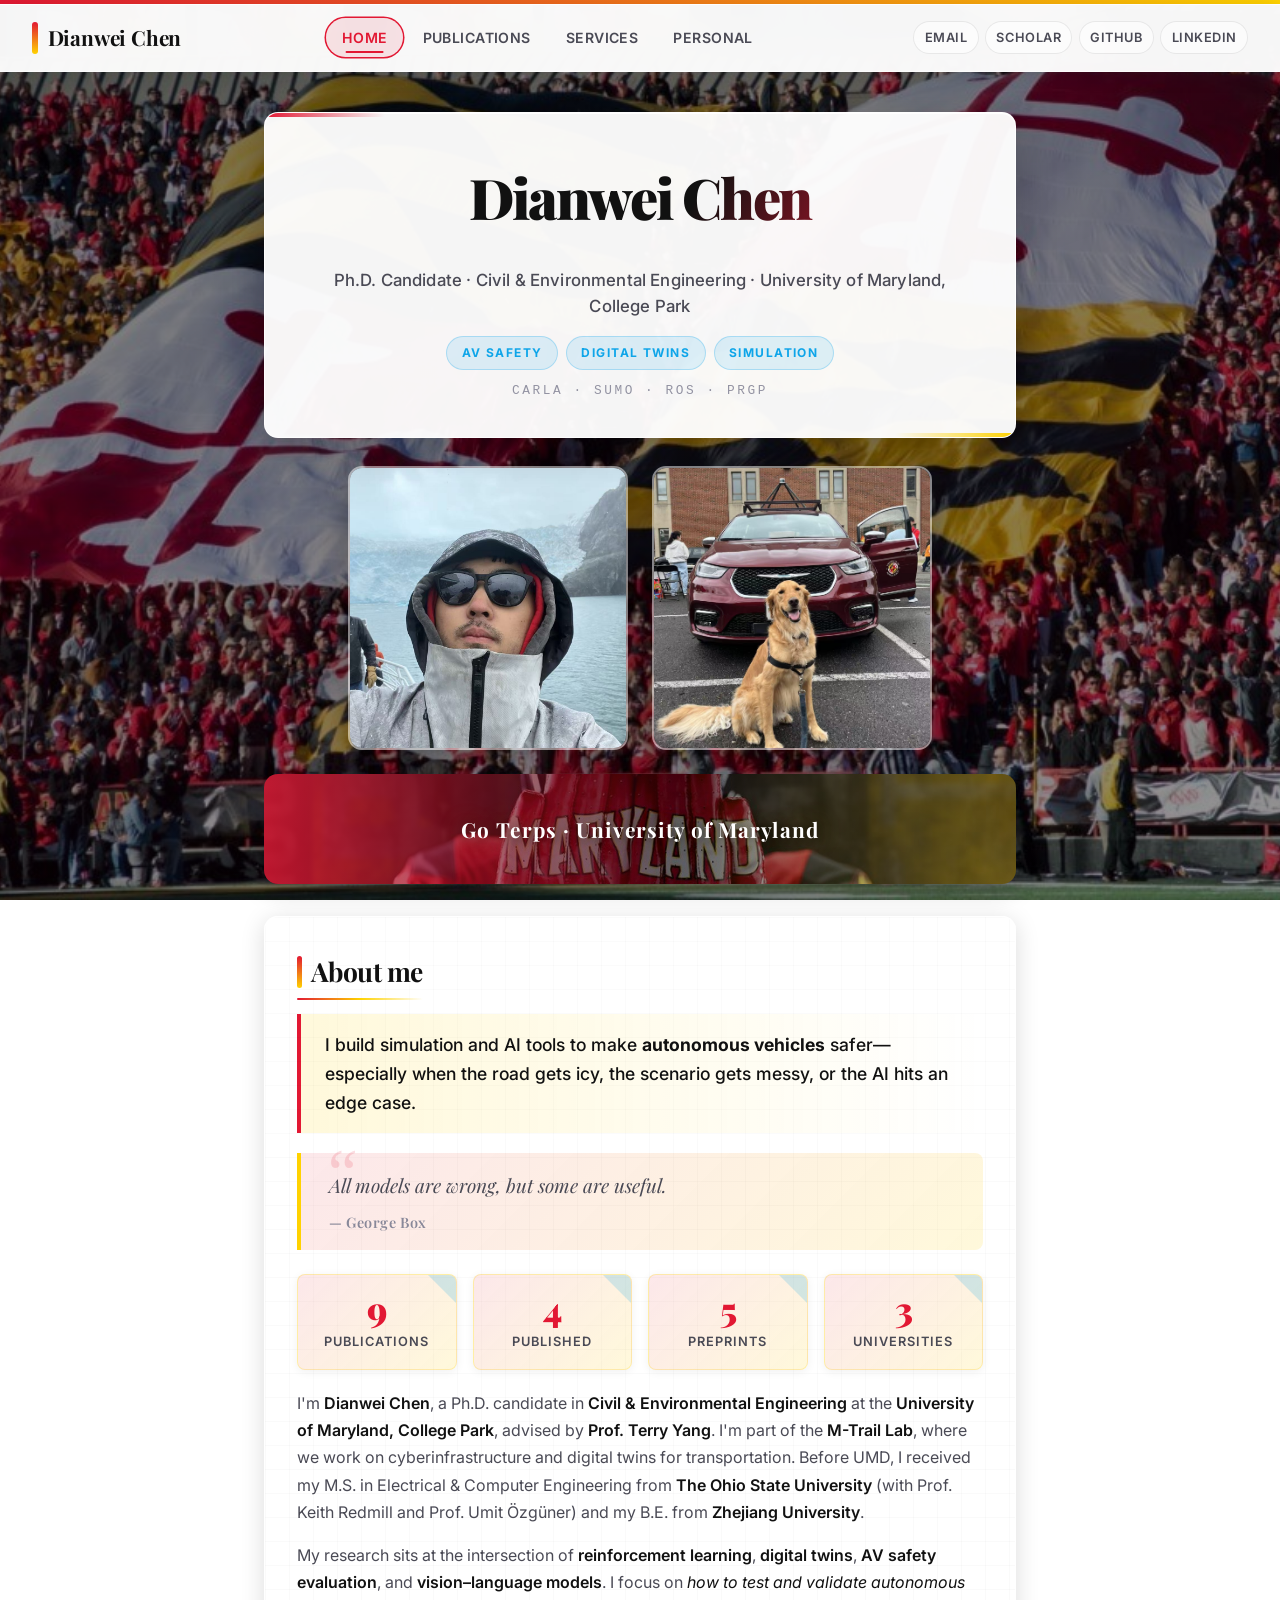
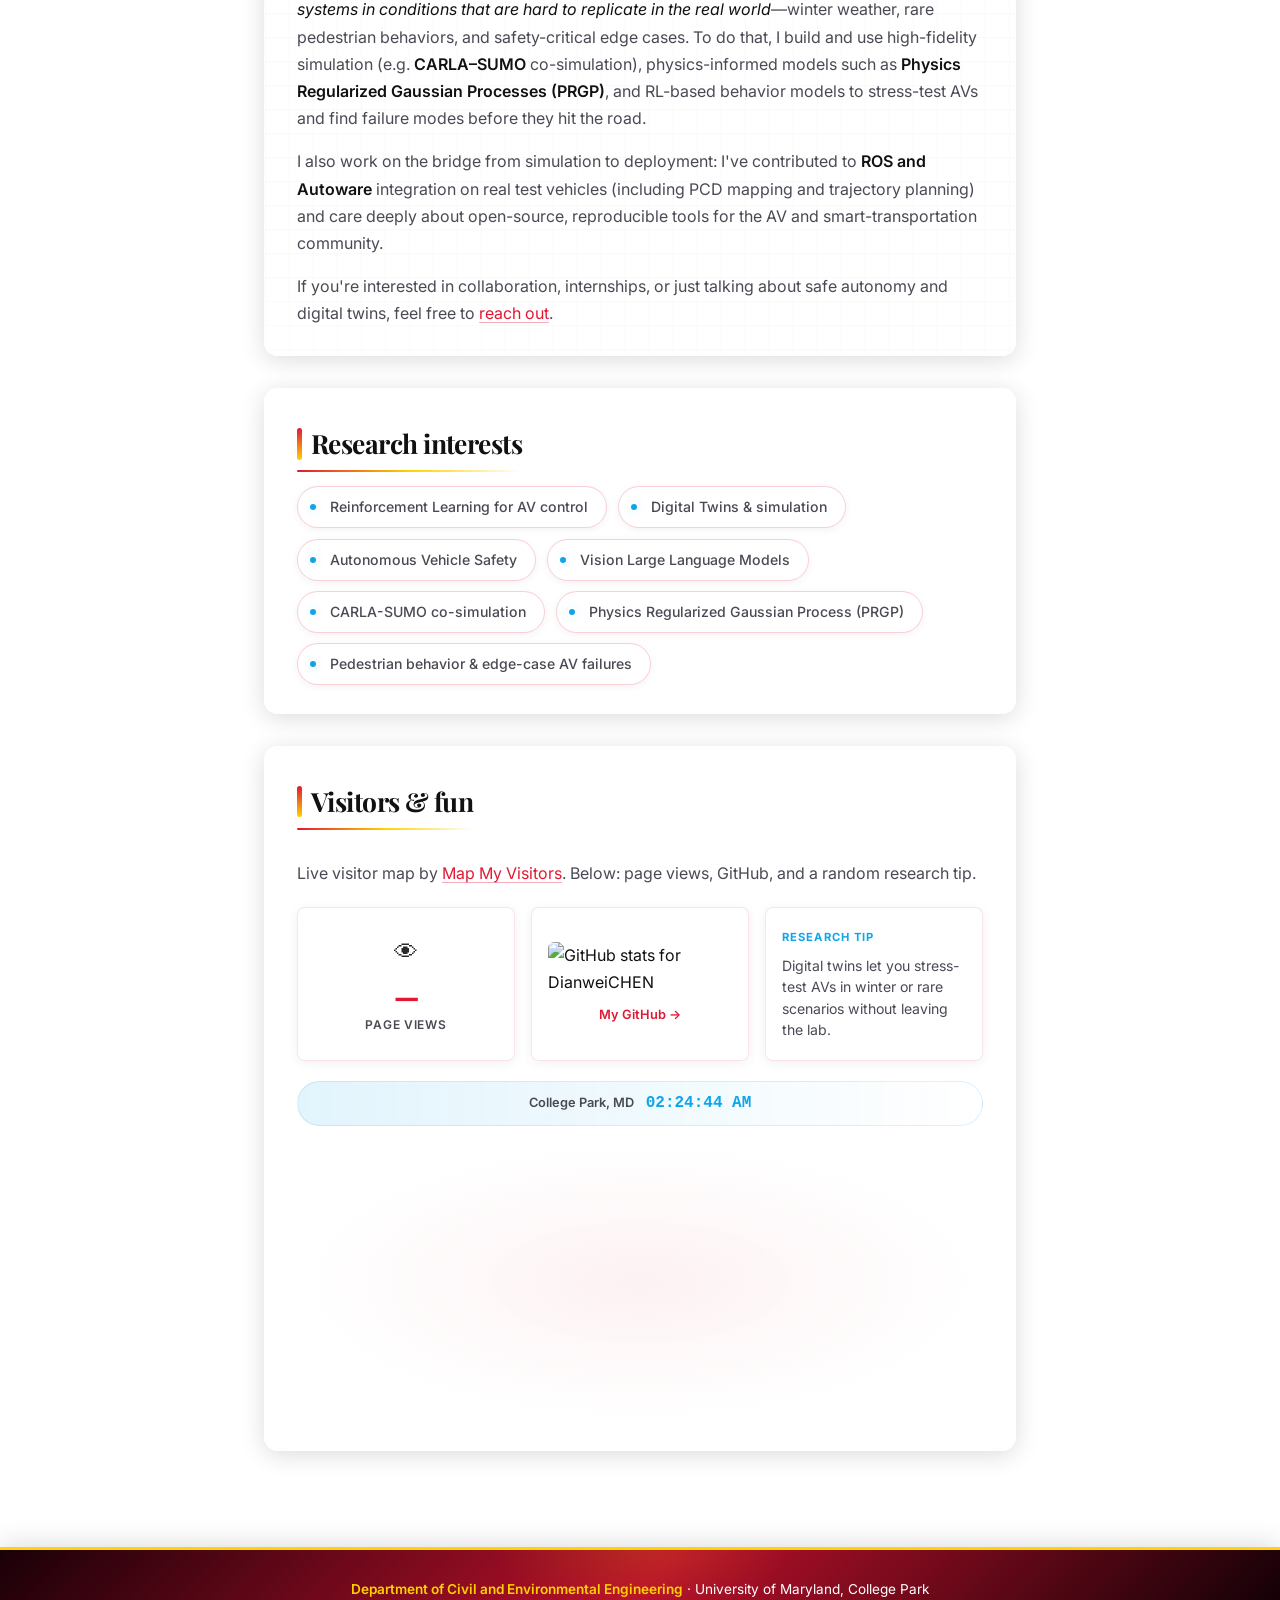
==== commit 9b07ef1d: "Add widgets: page view counter (CountAPI), GitHub stats card, rotating research tips, local time Mad" ====
--- a/index.html
+++ b/index.html
@@ -113,8 +113,27 @@
           </ul>
         </div>
         <div class="content-block visitor-globe-block">
-          <h2>Visitors</h2>
-          <p class="prose intro">Live visitor map by <a href="https://mapmyvisitors.com/web/1c38n" target="_blank" rel="noopener noreferrer">Map My Visitors</a>.</p>
+          <h2>Visitors &amp; fun</h2>
+          <p class="prose intro">Live visitor map by <a href="https://mapmyvisitors.com/web/1c38n" target="_blank" rel="noopener noreferrer">Map My Visitors</a>. Below: page views, GitHub, and a random research tip.</p>
+          <div class="widgets-row" role="region" aria-label="Widgets">
+            <div class="widget-card widget-views">
+              <span class="widget-icon" aria-hidden="true">👁</span>
+              <div class="widget-views-count" id="page-view-count">—</div>
+              <span class="widget-views-label">page views</span>
+            </div>
+            <a href="https://github.com/DianweiCHEN" target="_blank" rel="noopener noreferrer" class="widget-card widget-github">
+              <img src="https://github-readme-stats.vercel.app/api?username=DianweiCHEN&amp;show_icons=true&amp;hide_border=true&amp;bg_color=fafafa&amp;title_color=e21833&amp;icon_color=e21833&amp;text_color=4a4a55" alt="GitHub stats for DianweiCHEN" class="widget-github-img">
+              <span class="widget-github-label">My GitHub →</span>
+            </a>
+            <div class="widget-card widget-tip">
+              <span class="widget-tip-title">Research tip</span>
+              <p class="widget-tip-text" id="research-tip-text">Loading…</p>
+            </div>
+          </div>
+          <div class="widget-clock" aria-hidden="true">
+            <span class="widget-clock-label">College Park, MD</span>
+            <time class="widget-clock-time" id="local-time" datetime="">—</time>
+          </div>
           <div class="globe-wrap">
             <script type="text/javascript" id="mapmyvisitors" src="https://mapmyvisitors.com/map.js?d=Za8K4LovkkIiPQYim0sS3KGikoZJj1XVw-J9ySqprXA&amp;cl=ffffff&amp;w=a"></script>
           </div>
--- a/styles.css
+++ b/styles.css
@@ -711,6 +711,118 @@
   background: var(--umd-gold);
   box-shadow: 0 0 0 2px var(--umd-red-dk), 0 0 14px rgba(255,210,0,.6);
   transform: translateY(-50%) scale(1.3);
+}
+
+/* ---------- Widgets row (views, GitHub, tip) ---------- */
+.widgets-row {
+  display: grid;
+  grid-template-columns: repeat(auto-fit, minmax(160px, 1fr));
+  gap: 1rem;
+  margin-top: 1rem;
+  margin-bottom: 1.25rem;
+}
+.widget-card {
+  display: flex;
+  flex-direction: column;
+  align-items: center;
+  justify-content: center;
+  padding: 1.25rem 1rem;
+  background: rgba(255,255,255,.85);
+  border: 1px solid rgba(226,24,51,.12);
+  border-radius: var(--radius-sm);
+  box-shadow: 0 2px 12px rgba(0,0,0,.06);
+  transition: transform var(--t-mid), box-shadow var(--t-mid), border-color var(--t-fast);
+  text-decoration: none;
+  color: inherit;
+  min-height: 100px;
+}
+.widget-card:hover {
+  transform: translateY(-4px);
+  box-shadow: 0 8px 24px rgba(226,24,51,.12);
+  border-color: rgba(226,24,51,.25);
+}
+.widget-icon {
+  font-size: 1.5rem;
+  margin-bottom: 0.35rem;
+  opacity: 0.9;
+}
+.widget-views-count {
+  font-family: var(--font-display);
+  font-size: 1.75rem;
+  font-weight: 800;
+  color: var(--umd-red);
+  line-height: 1.2;
+}
+.widget-views-label {
+  font-size: 0.75rem;
+  font-weight: 600;
+  text-transform: uppercase;
+  letter-spacing: 0.06em;
+  color: var(--text-muted);
+  margin-top: 0.2rem;
+}
+.widget-github {
+  overflow: hidden;
+}
+.widget-github-img {
+  width: 100%;
+  max-width: 200px;
+  height: auto;
+  display: block;
+  border-radius: 6px;
+  transition: transform var(--t-mid);
+}
+.widget-card.widget-github:hover .widget-github-img {
+  transform: scale(1.03);
+}
+.widget-github-label {
+  font-size: 0.8rem;
+  font-weight: 600;
+  color: var(--umd-red);
+  margin-top: 0.5rem;
+}
+.widget-tip {
+  align-items: flex-start;
+  text-align: left;
+}
+.widget-tip-title {
+  font-size: 0.7rem;
+  font-weight: 700;
+  text-transform: uppercase;
+  letter-spacing: 0.1em;
+  color: var(--av-cyan);
+  margin-bottom: 0.5rem;
+}
+.widget-tip-text {
+  margin: 0;
+  font-size: 0.88rem;
+  line-height: 1.5;
+  color: var(--text-muted);
+  min-height: 2.5em;
+}
+
+/* Local time strip */
+.widget-clock {
+  display: flex;
+  align-items: center;
+  justify-content: center;
+  gap: 0.75rem;
+  padding: 0.5rem 1rem;
+  margin-bottom: 1rem;
+  background: linear-gradient(90deg, var(--av-cyan-soft), transparent);
+  border-radius: 999px;
+  border: 1px solid rgba(14,165,233,.15);
+}
+.widget-clock-label {
+  font-size: 0.8rem;
+  font-weight: 600;
+  color: var(--text-muted);
+}
+.widget-clock-time {
+  font-family: var(--font-mono);
+  font-size: 1rem;
+  font-weight: 700;
+  color: var(--av-cyan);
 }
 
 /* ---------- Visitor map ---------- */
@@ -999,4 +1111,8 @@
   .hero-av-pills { margin-top: 0.75rem; gap: 0.4rem; }
   .hero-av-pill { padding: 0.28rem 0.7rem; font-size: 0.7rem; letter-spacing: 0.08em; }
   .hero-toolchain { font-size: 0.7rem; letter-spacing: 0.12em; }
-}
+  .widgets-row { grid-template-columns: 1fr; gap: 0.85rem; margin-bottom: 1rem; }
+  .widget-card { min-height: 88px; padding: 1rem; }
+  .widget-views-count { font-size: 1.5rem; }
+  .widget-clock { flex-wrap: wrap; justify-content: center; font-size: 0.9rem; }
+}
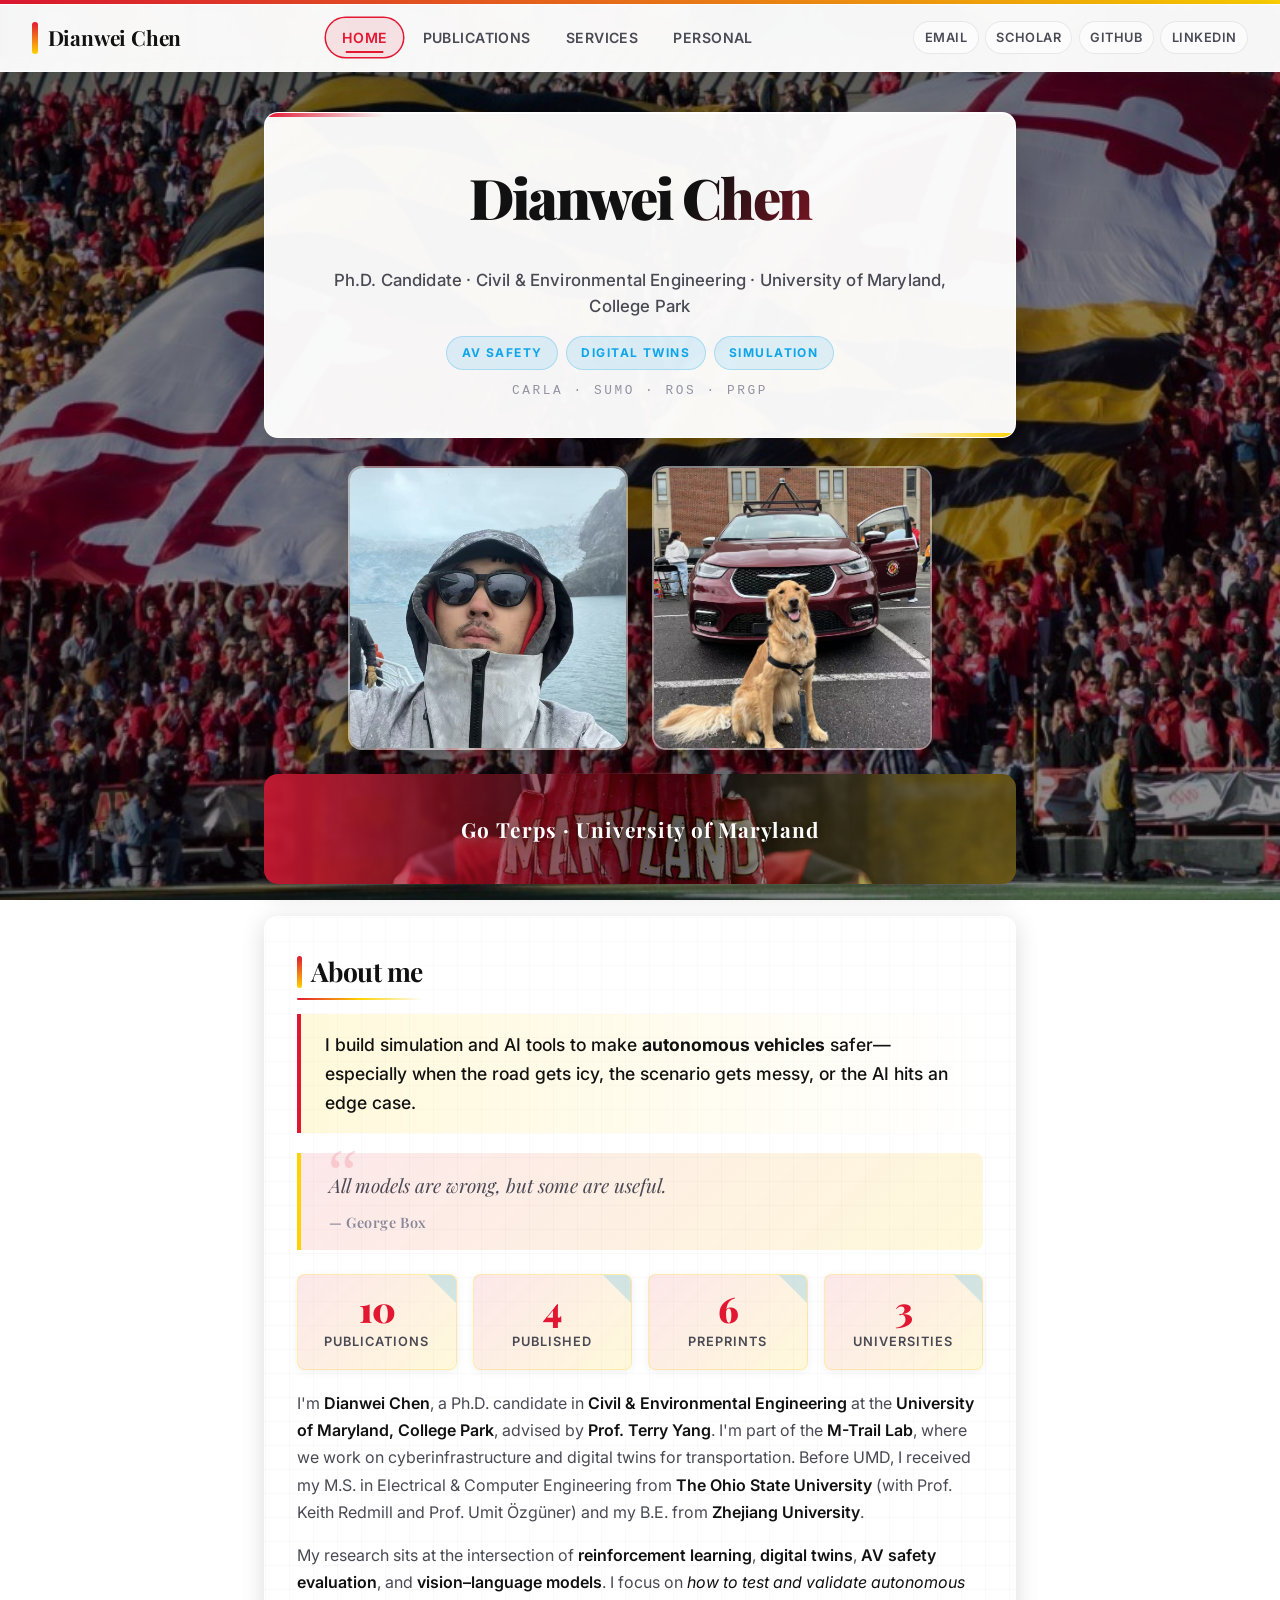
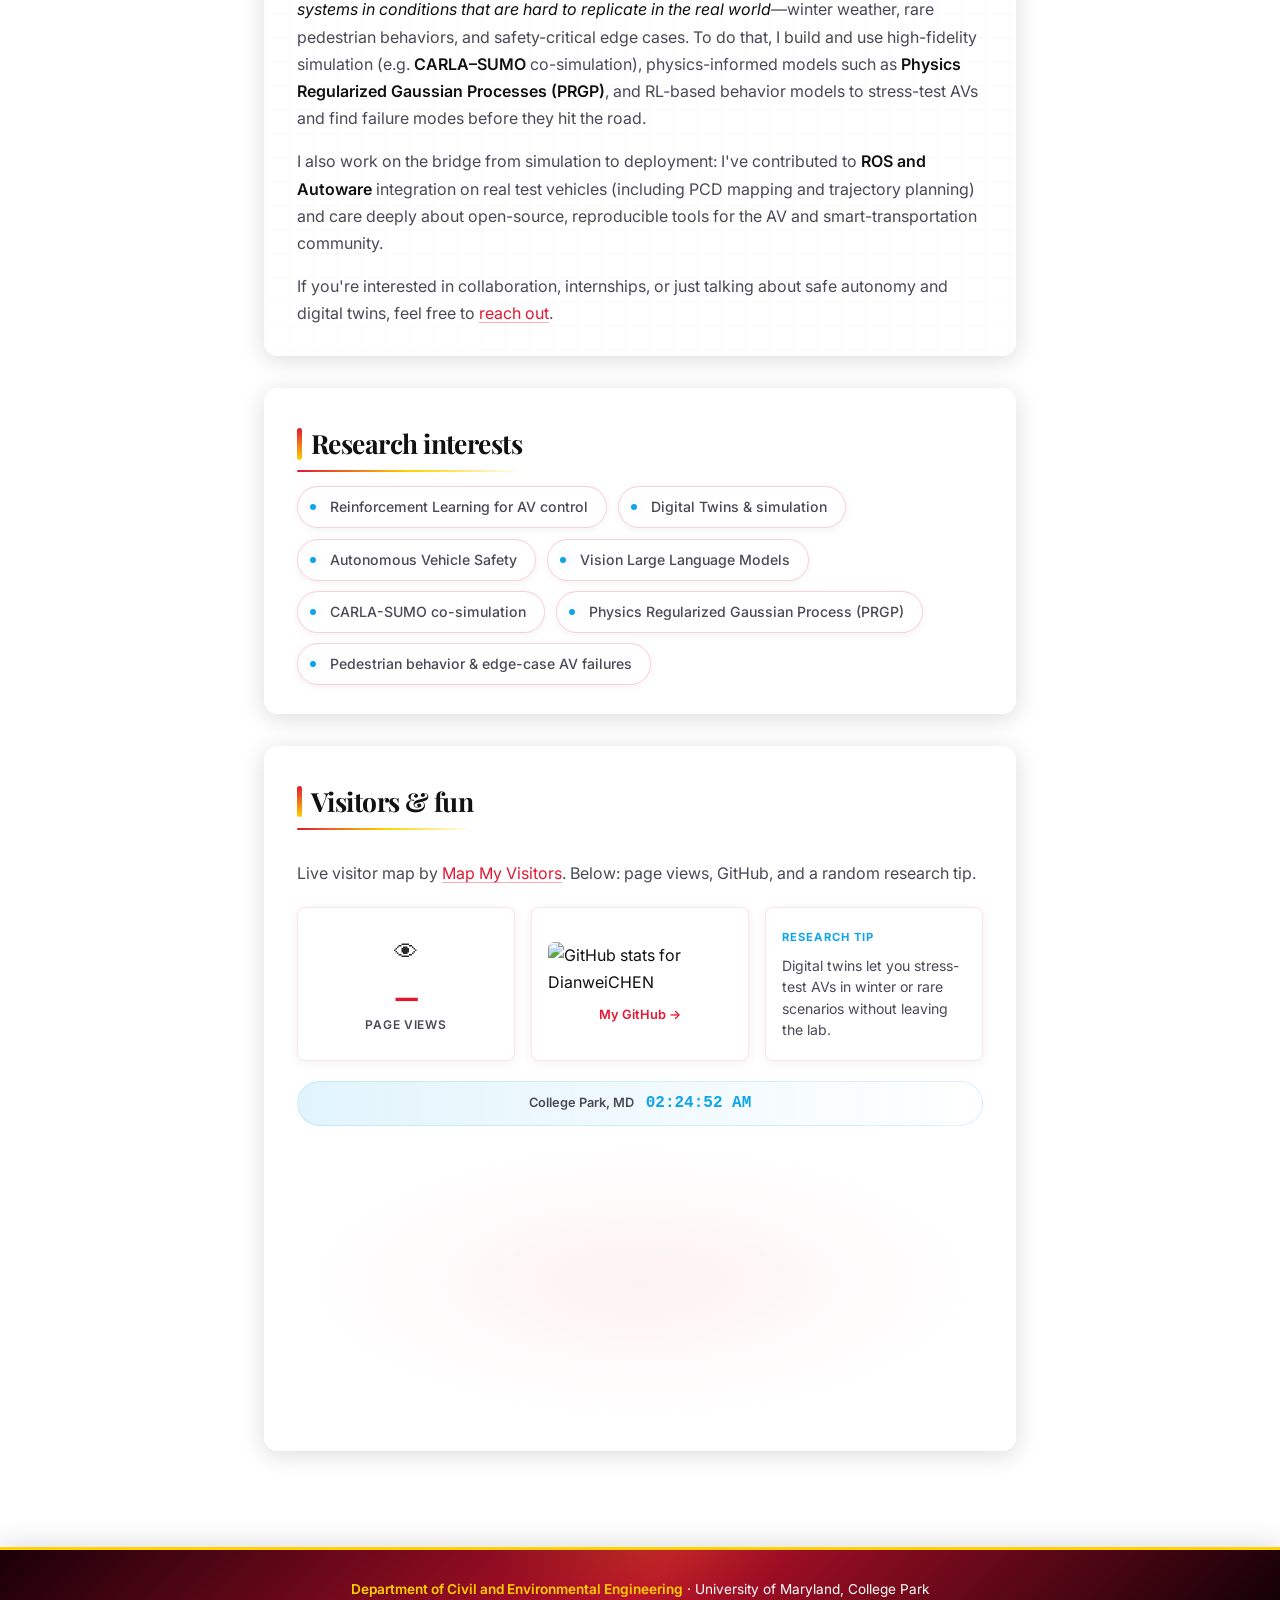
==== commit 0d750625: "Publications: add Zenodo digital twin survey (10.5281/zenodo.19136071), update stats Made-with: Curs" ====
--- a/index.html
+++ b/index.html
@@ -77,7 +77,7 @@
           <blockquote class="about-quote">All models are wrong, but some are useful. <cite>— George Box</cite></blockquote>
           <div class="stats-row">
             <div class="stat-card">
-              <div class="stat-number" data-count="9">9</div>
+              <div class="stat-number" data-count="10">10</div>
               <div class="stat-label">Publications</div>
             </div>
             <div class="stat-card">
@@ -85,7 +85,7 @@
               <div class="stat-label">Published</div>
             </div>
             <div class="stat-card">
-              <div class="stat-number" data-count="5">5</div>
+              <div class="stat-number" data-count="6">6</div>
               <div class="stat-label">Preprints</div>
             </div>
             <div class="stat-card">
@@ -172,6 +172,12 @@
 
           <h3 class="pub-subtitle">Preprints &amp; Under Review</h3>
           <ul class="pub-list">
+            <li class="pub-item">
+              <span class="pub-title">Digital Twins in Intelligent Transportation and Communication Systems: A Survey</span>
+              <span class="pub-authors">Z. Zhang, D. Chen, X. T. Yang, S. Mao, Y. Liu</span>
+              <span class="pub-venue">Preprint, Zenodo, March 2026. DOI: <a href="https://doi.org/10.5281/zenodo.19136071" target="_blank" rel="noopener noreferrer">10.5281/zenodo.19136071</a>.</span>
+              <span class="pub-links"><a href="https://zenodo.org/records/19136071" target="_blank" rel="noopener noreferrer">Zenodo</a> · <a href="https://doi.org/10.5281/zenodo.19136071" target="_blank" rel="noopener noreferrer">DOI</a></span>
+            </li>
             <li class="pub-item">
               <span class="pub-title">Deep Reinforcement Learning for Advanced Longitudinal Control and Collision Avoidance in High-Risk Driving Scenarios</span>
               <span class="pub-authors">D. Chen, Y. Gong, X. Yang</span>
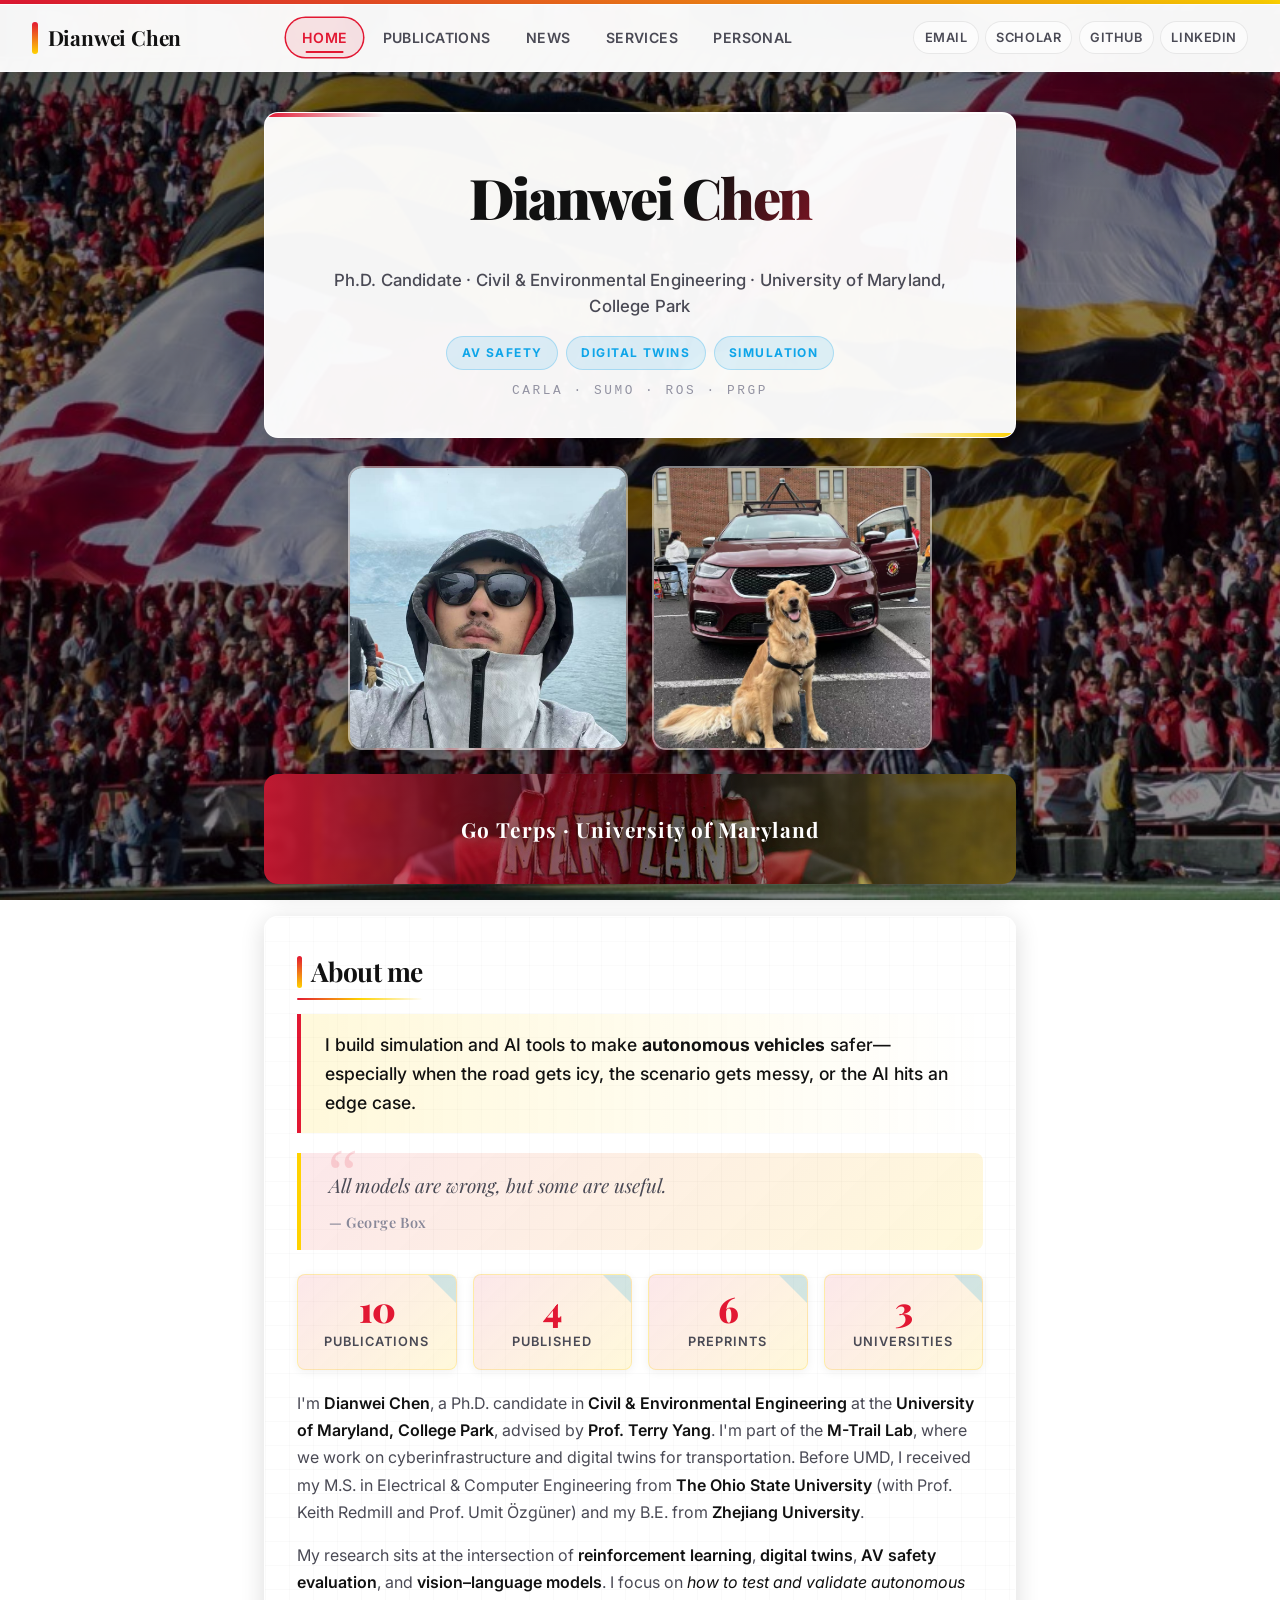
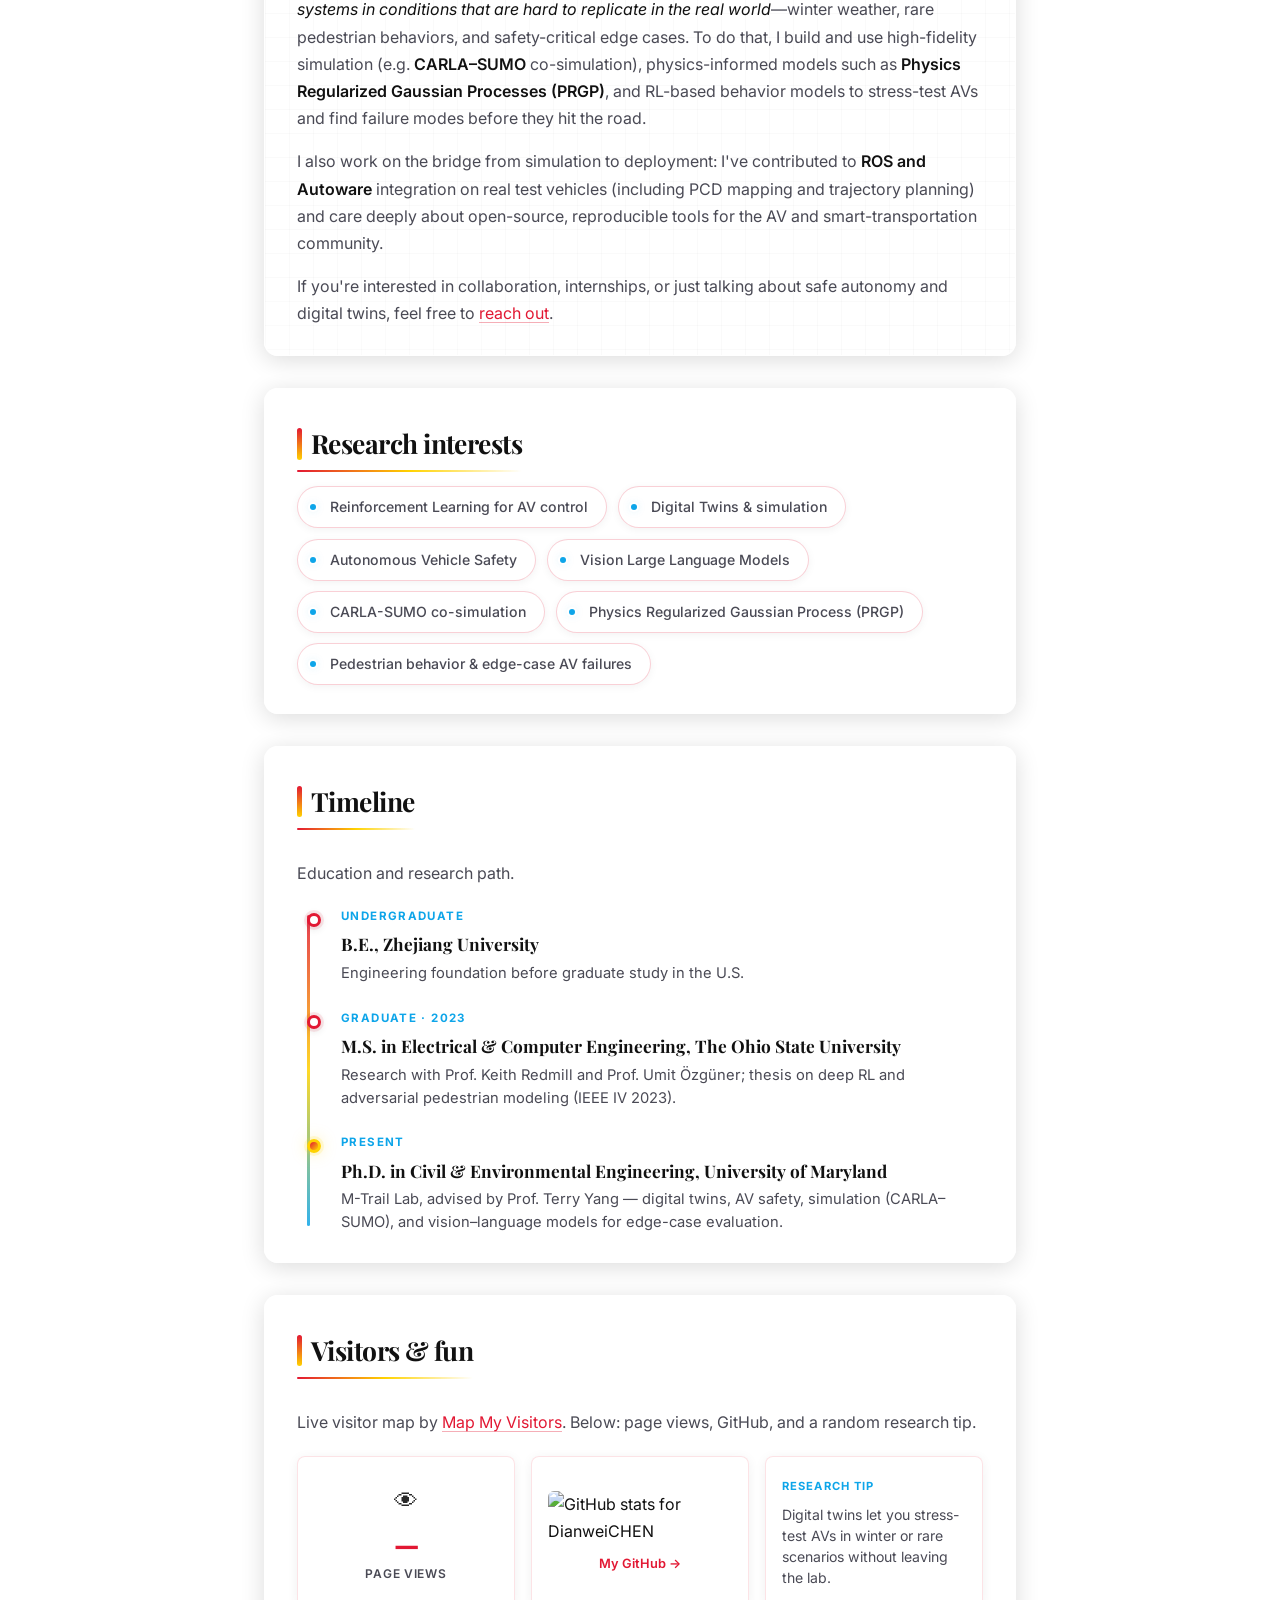
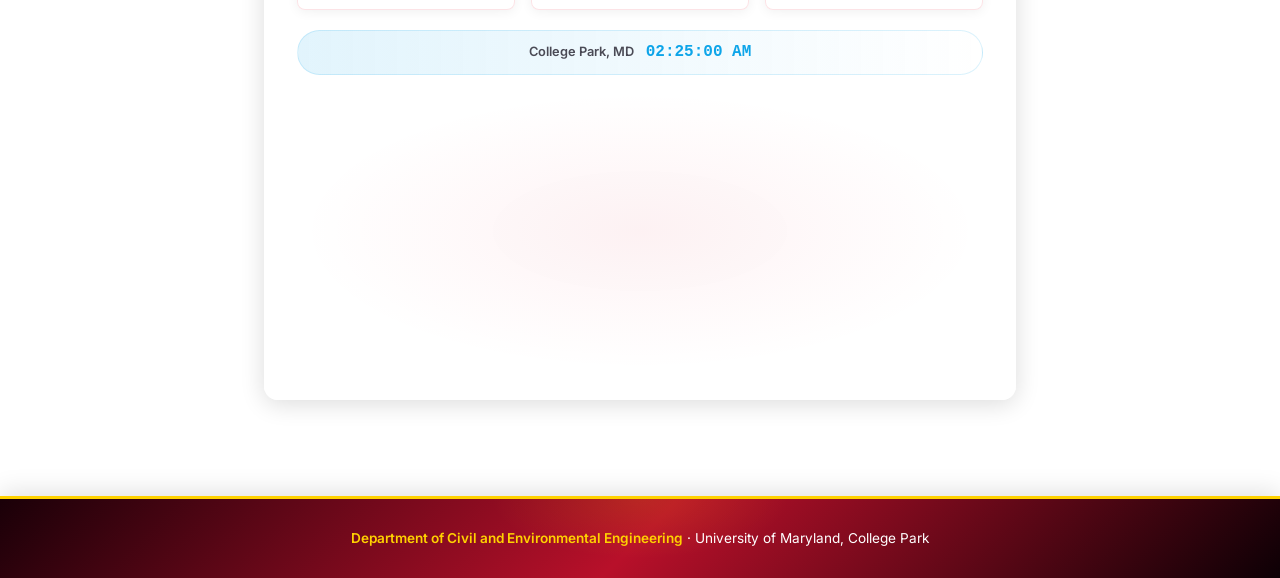
==== commit 01fa29c4: "Add Home timeline and News tab with dated items Made-with: Cursor" ====
--- a/index.html
+++ b/index.html
@@ -31,6 +31,7 @@
       <nav class="nav" role="tablist">
         <a href="#" class="nav-link active" data-tab="home" role="tab" aria-selected="true">Home</a>
         <a href="#" class="nav-link" data-tab="publications" role="tab" aria-selected="false">Publications</a>
+        <a href="#" class="nav-link" data-tab="news" role="tab" aria-selected="false">News</a>
         <a href="#" class="nav-link" data-tab="services" role="tab" aria-selected="false">Services</a>
         <a href="#" class="nav-link" data-tab="personal" role="tab" aria-selected="false">Personal</a>
       </nav>
@@ -112,6 +113,30 @@
             <li>Pedestrian behavior & edge-case AV failures</li>
           </ul>
         </div>
+        <div class="content-block content-block--timeline">
+          <h2>Timeline</h2>
+          <p class="prose intro">Education and research path.</p>
+          <ol class="timeline" role="list">
+            <li class="timeline-item">
+              <span class="timeline-dot" aria-hidden="true"></span>
+              <span class="timeline-date">Undergraduate</span>
+              <span class="timeline-title">B.E., Zhejiang University</span>
+              <span class="timeline-desc">Engineering foundation before graduate study in the U.S.</span>
+            </li>
+            <li class="timeline-item">
+              <span class="timeline-dot" aria-hidden="true"></span>
+              <span class="timeline-date">Graduate · 2023</span>
+              <span class="timeline-title">M.S. in Electrical &amp; Computer Engineering, The Ohio State University</span>
+              <span class="timeline-desc">Research with Prof. Keith Redmill and Prof. Umit Özgüner; thesis on deep RL and adversarial pedestrian modeling (IEEE IV 2023).</span>
+            </li>
+            <li class="timeline-item timeline-item--current">
+              <span class="timeline-dot" aria-hidden="true"></span>
+              <span class="timeline-date">Present</span>
+              <span class="timeline-title">Ph.D. in Civil &amp; Environmental Engineering, University of Maryland</span>
+              <span class="timeline-desc">M-Trail Lab, advised by Prof. Terry Yang — digital twins, AV safety, simulation (CARLA–SUMO), and vision–language models for edge-case evaluation.</span>
+            </li>
+          </ol>
+        </div>
         <div class="content-block visitor-globe-block">
           <h2>Visitors &amp; fun</h2>
           <p class="prose intro">Live visitor map by <a href="https://mapmyvisitors.com/web/1c38n" target="_blank" rel="noopener noreferrer">Map My Visitors</a>. Below: page views, GitHub, and a random research tip.</p>
@@ -210,6 +235,38 @@
         </div>
       </section>
 
+      <!-- NEWS -->
+      <section id="panel-news" class="panel" role="tabpanel" hidden>
+        <div class="content-block">
+          <h2>News</h2>
+          <p class="prose intro">Recent updates — newest first.</p>
+          <ul class="news-list" role="list">
+            <li class="news-item">
+              <time class="news-date" datetime="2026-03-20">Mar 2026</time>
+              <div class="news-body">
+                <strong class="news-headline">Digital twin survey on Zenodo</strong>
+                <p class="news-text">Our survey <em>Digital Twins in Intelligent Transportation and Communication Systems: A Survey</em> (with Z. Zhang, X. T. Yang, S. Mao, Y. Liu) is available as a preprint on Zenodo — taxonomy of SV-DT, CV-DT, ENV-DT, NET-DT, SAFE-DT, and Twin of Twins (ToT).</p>
+                <p class="news-links"><a href="https://zenodo.org/records/19136071" target="_blank" rel="noopener noreferrer">Zenodo record</a> · <a href="https://doi.org/10.5281/zenodo.19136071" target="_blank" rel="noopener noreferrer">DOI</a></p>
+              </div>
+            </li>
+            <li class="news-item">
+              <time class="news-date" datetime="2026-01">2026</time>
+              <div class="news-body">
+                <strong class="news-headline">TRB Annual Meeting 2026</strong>
+                <p class="news-text">Multiple works accepted for presentation at the Transportation Research Board Annual Meeting 2026 — see the <a href="#" class="nav-inline" data-tab="publications">Publications</a> tab for details.</p>
+              </div>
+            </li>
+            <li class="news-item">
+              <time class="news-date" datetime="2025">2025</time>
+              <div class="news-body">
+                <strong class="news-headline">Publications &amp; ongoing work</strong>
+                <p class="news-text">New and under-review work on longitudinal control, physics-informed traffic modeling, VLM-based hazard detection, and generative AI for transportation practice — see <a href="#" class="nav-inline" data-tab="publications">Publications</a>.</p>
+              </div>
+            </li>
+          </ul>
+        </div>
+      </section>
+
       <!-- SERVICES -->
       <section id="panel-services" class="panel" role="tabpanel" hidden>
         <div class="content-block">
--- a/styles.css
+++ b/styles.css
@@ -85,7 +85,7 @@
 }
 .page-wrap { position: relative; z-index: 1; }
 
-a, button, [role="button"], .nav-link, .icon-link, .tag-list li {
+a, button, [role="button"], .nav-link, .icon-link, .tag-list li, .nav-inline {
   cursor: url("data:image/svg+xml,%3Csvg xmlns='http://www.w3.org/2000/svg' width='24' height='24' viewBox='0 0 24 24'%3E%3Cpath fill='%23e21833' d='M8 2v4l4-2 2 8 4-2-10-8z'/%3E%3C/svg%3E") 6 2, pointer;
 }
 
@@ -285,6 +285,8 @@
 .panel.active .content-block:nth-child(3) { animation-delay: 0.20s; }
 .panel.active .content-block:nth-child(4) { animation-delay: 0.28s; }
 .panel.active .content-block:nth-child(5) { animation-delay: 0.36s; }
+.panel.active .content-block:nth-child(6) { animation-delay: 0.44s; }
+.panel.active .content-block:nth-child(7) { animation-delay: 0.52s; }
 @keyframes blockFadeIn {
   from { opacity: 0; transform: translateY(16px); }
   to   { opacity: 1; transform: translateY(0); }
@@ -712,6 +714,146 @@
   box-shadow: 0 0 0 2px var(--umd-red-dk), 0 0 14px rgba(255,210,0,.6);
   transform: translateY(-50%) scale(1.3);
 }
+
+/* ---------- Home: Timeline ---------- */
+.content-block--timeline {
+  position: relative;
+}
+.timeline {
+  list-style: none;
+  margin: 0;
+  padding: 0 0 0 0.5rem;
+  position: relative;
+}
+.timeline::before {
+  content: '';
+  position: absolute;
+  left: 0.65rem;
+  top: 0.5rem;
+  bottom: 0.5rem;
+  width: 3px;
+  border-radius: 2px;
+  background: linear-gradient(180deg, var(--umd-red), var(--umd-gold), var(--av-cyan));
+  opacity: 0.85;
+}
+.timeline-item {
+  position: relative;
+  padding: 0 0 1.5rem 2.25rem;
+  margin: 0;
+}
+.timeline-item:last-child { padding-bottom: 0; }
+.timeline-dot {
+  position: absolute;
+  left: 0.15rem;
+  top: 0.35rem;
+  width: 14px;
+  height: 14px;
+  border-radius: 50%;
+  background: var(--bg-elevated);
+  border: 3px solid var(--umd-red);
+  box-shadow: 0 0 0 3px var(--accent-soft), 0 2px 8px rgba(0,0,0,.12);
+  z-index: 1;
+  transition: transform var(--t-mid), border-color var(--t-mid), box-shadow var(--t-mid);
+}
+.timeline-item:hover .timeline-dot {
+  transform: scale(1.15);
+  border-color: var(--av-cyan);
+  box-shadow: 0 0 0 4px var(--av-cyan-soft), 0 4px 14px var(--av-cyan-glow);
+}
+.timeline-item--current .timeline-dot {
+  border-color: var(--umd-gold);
+  background: linear-gradient(135deg, var(--umd-red), var(--umd-gold));
+  box-shadow: 0 0 0 3px var(--gold-soft), 0 0 16px rgba(255,210,0,.35);
+}
+.timeline-date {
+  display: block;
+  font-size: 0.72rem;
+  font-weight: 700;
+  text-transform: uppercase;
+  letter-spacing: 0.12em;
+  color: var(--av-cyan);
+  margin-bottom: 0.35rem;
+}
+.timeline-title {
+  display: block;
+  font-family: var(--font-display);
+  font-size: 1.08rem;
+  font-weight: 700;
+  color: var(--text);
+  line-height: 1.35;
+  margin-bottom: 0.4rem;
+}
+.timeline-desc {
+  display: block;
+  font-size: 0.92rem;
+  line-height: 1.55;
+  color: var(--text-muted);
+}
+
+/* ---------- News tab ---------- */
+.news-list {
+  list-style: none;
+  margin: 0;
+  padding: 0;
+  display: flex;
+  flex-direction: column;
+  gap: 1.5rem;
+}
+.news-item {
+  display: grid;
+  grid-template-columns: 100px 1fr;
+  gap: 1rem 1.25rem;
+  padding: 1.25rem 1.25rem 1.25rem 1rem;
+  border-radius: var(--radius-sm);
+  border-left: 4px solid var(--umd-red);
+  background: linear-gradient(90deg, var(--accent-soft), rgba(255,255,255,.4));
+  box-shadow: 0 2px 12px rgba(0,0,0,.05);
+  transition: border-left-color var(--t-mid), box-shadow var(--t-mid), transform var(--t-mid);
+}
+.news-item:hover {
+  border-left-color: var(--umd-gold);
+  box-shadow: 0 6px 24px rgba(226,24,51,.1);
+  transform: translateX(4px);
+}
+.news-date {
+  font-family: var(--font-mono);
+  font-size: 0.85rem;
+  font-weight: 700;
+  color: var(--umd-red);
+  line-height: 1.4;
+}
+.news-body { min-width: 0; }
+.news-headline {
+  display: block;
+  font-size: 1.02rem;
+  color: var(--text);
+  margin-bottom: 0.5rem;
+}
+.news-text {
+  margin: 0 0 0.5rem;
+  font-size: 0.95rem;
+  line-height: 1.6;
+  color: var(--text-muted);
+}
+.news-text:last-of-type { margin-bottom: 0; }
+.news-links {
+  margin: 0.5rem 0 0;
+  font-size: 0.88rem;
+}
+.news-links a {
+  color: var(--accent);
+  font-weight: 600;
+  text-decoration: none;
+}
+.news-links a:hover { text-decoration: underline; }
+a.nav-inline {
+  color: var(--accent);
+  font-weight: 600;
+  text-decoration: underline;
+  text-underline-offset: 2px;
+  cursor: pointer;
+}
+a.nav-inline:hover { color: var(--umd-red-dk); }
 
 /* ---------- Widgets row (views, GitHub, tip) ---------- */
 .widgets-row {
@@ -1115,4 +1257,14 @@
   .widget-card { min-height: 88px; padding: 1rem; }
   .widget-views-count { font-size: 1.5rem; }
   .widget-clock { flex-wrap: wrap; justify-content: center; font-size: 0.9rem; }
-}
+  .news-item {
+    grid-template-columns: 1fr;
+    gap: 0.5rem;
+    padding: 1.1rem;
+  }
+  .news-date { font-size: 0.8rem; }
+  .timeline { padding-left: 0.25rem; }
+  .timeline::before { left: 0.5rem; }
+  .timeline-item { padding-left: 2rem; }
+  .timeline-dot { left: 0; }
+}
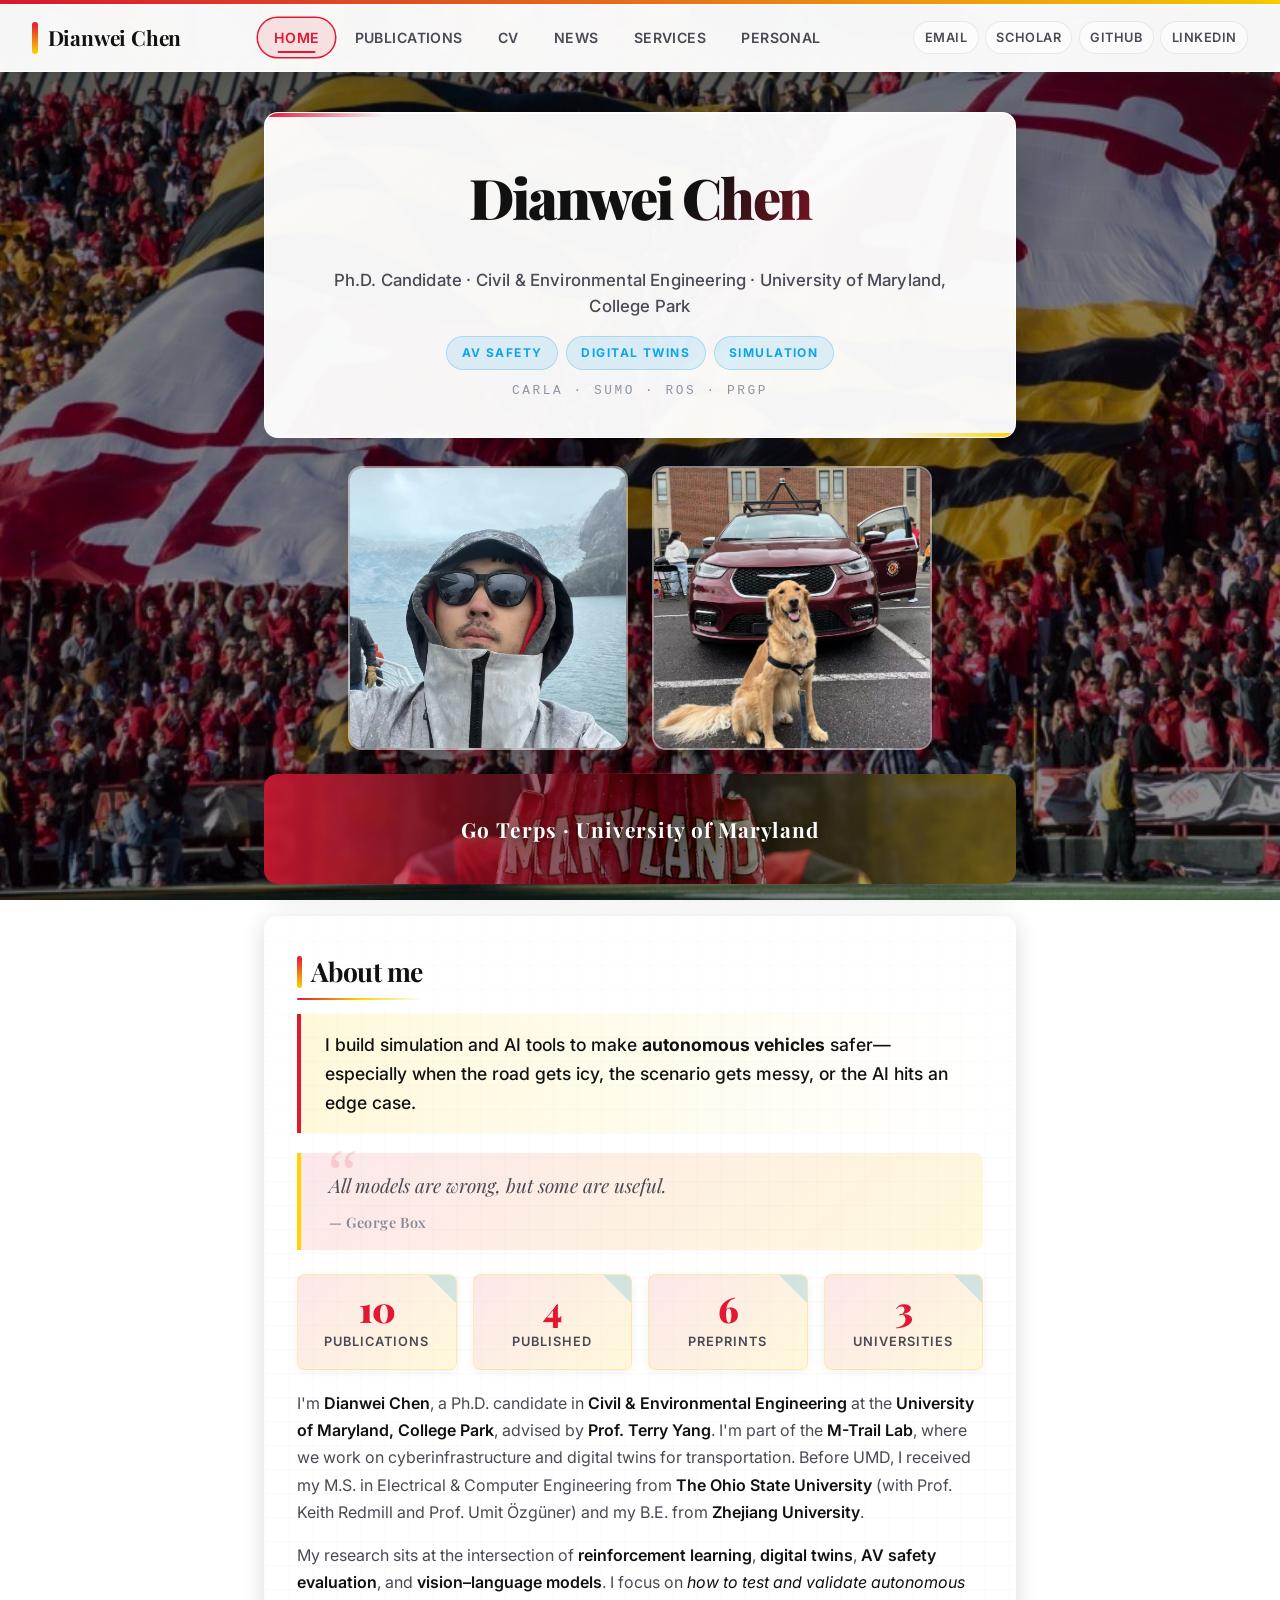
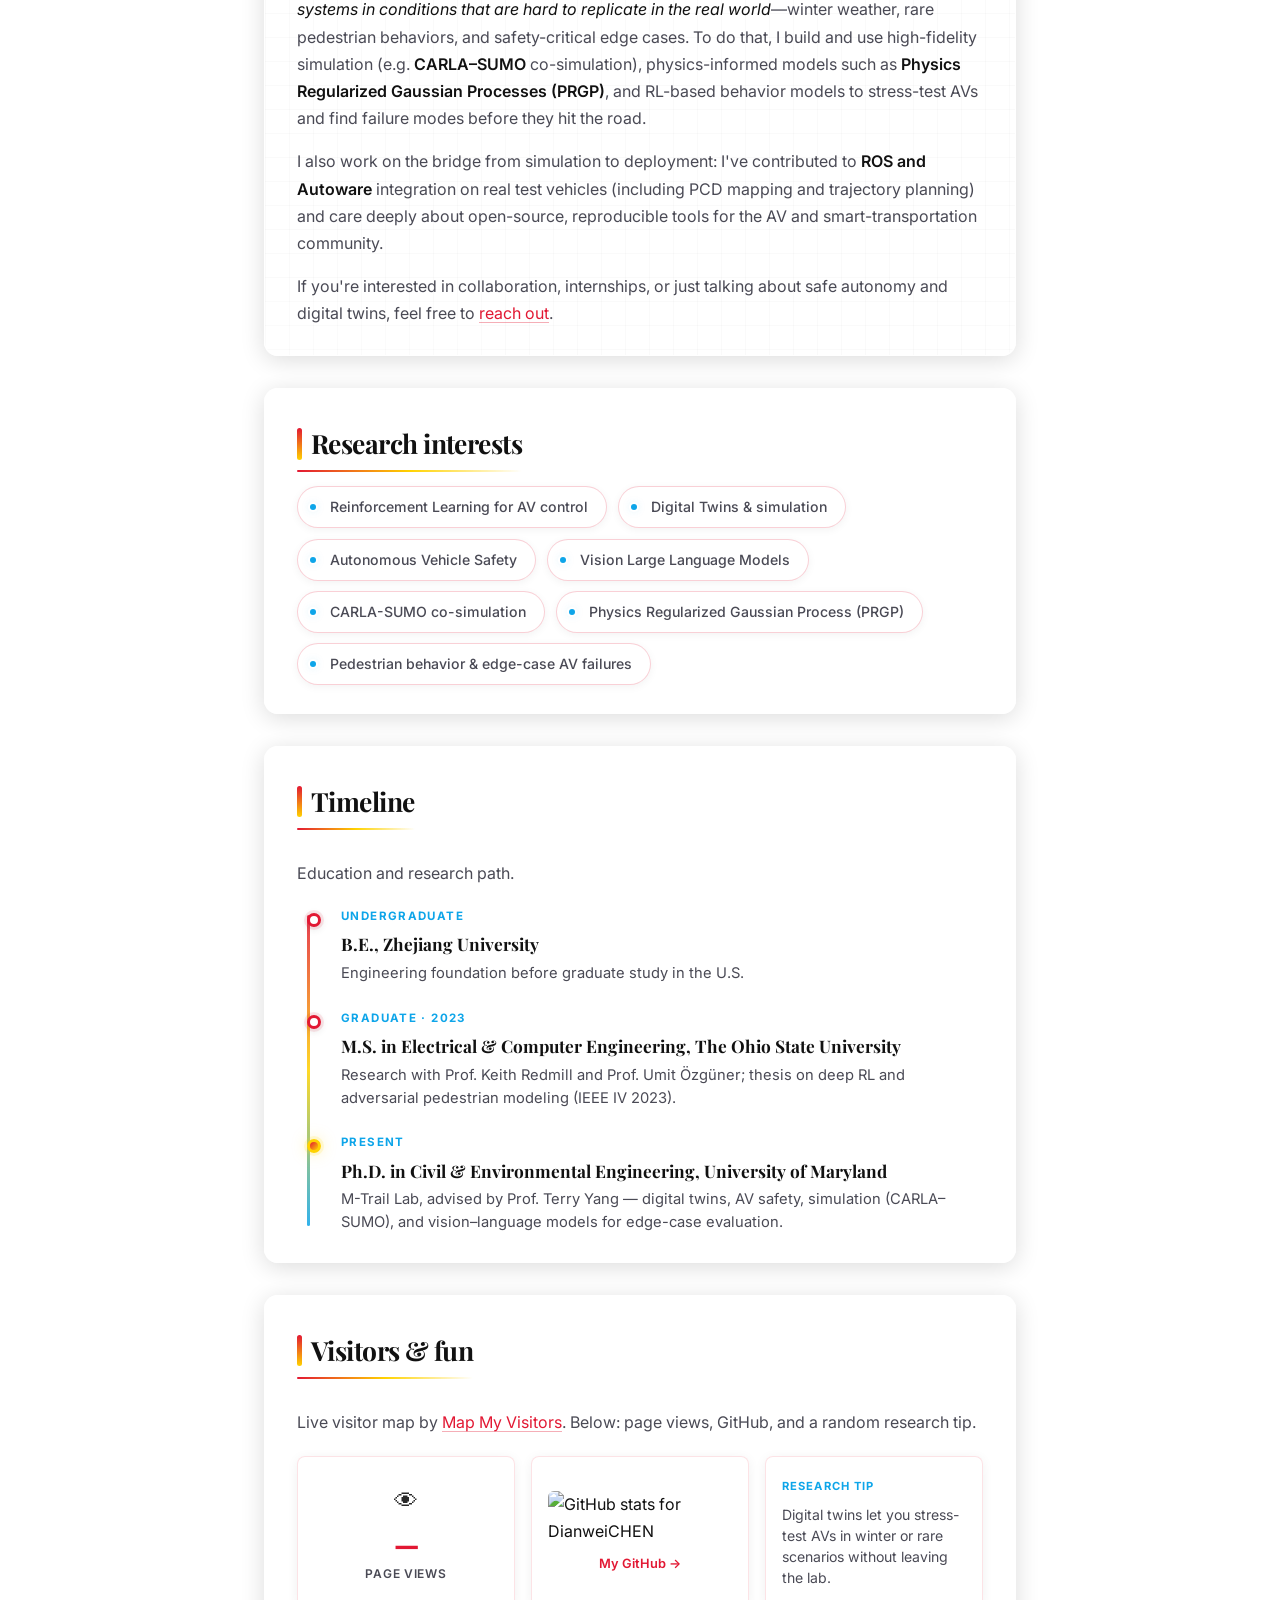
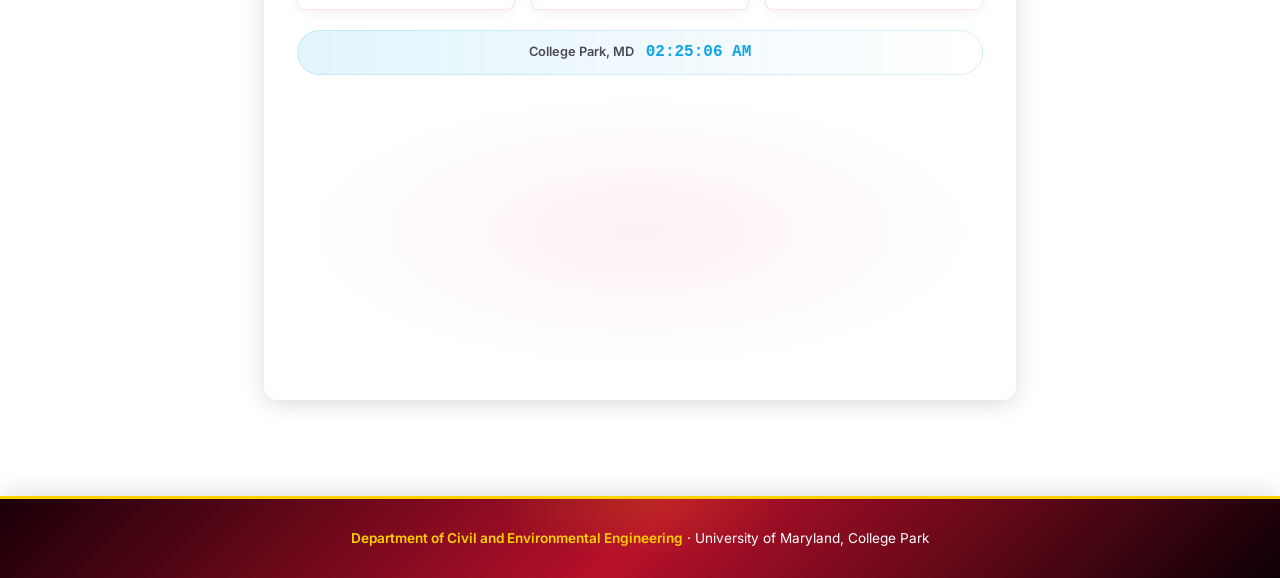
==== commit a3548b6c: "Add CV tab with embedded DianweiChen_CV_v12.pdf Made-with: Cursor" ====
--- a/index.html
+++ b/index.html
@@ -31,6 +31,7 @@
       <nav class="nav" role="tablist">
         <a href="#" class="nav-link active" data-tab="home" role="tab" aria-selected="true">Home</a>
         <a href="#" class="nav-link" data-tab="publications" role="tab" aria-selected="false">Publications</a>
+        <a href="#" class="nav-link" data-tab="cv" role="tab" aria-selected="false">CV</a>
         <a href="#" class="nav-link" data-tab="news" role="tab" aria-selected="false">News</a>
         <a href="#" class="nav-link" data-tab="services" role="tab" aria-selected="false">Services</a>
         <a href="#" class="nav-link" data-tab="personal" role="tab" aria-selected="false">Personal</a>
@@ -232,6 +233,23 @@
               <span class="pub-venue">Accepted by TRB Annual Meeting 2026; submitted to Journal of Transportation Engineering.</span>
             </li>
           </ul>
+        </div>
+      </section>
+
+      <!-- CV -->
+      <section id="panel-cv" class="panel" role="tabpanel" hidden>
+        <div class="content-block content-block--cv">
+          <h2>Curriculum Vitae</h2>
+          <p class="prose intro cv-intro">
+            <strong>DianweiChen_CV_v12.pdf</strong> — preview below or
+            <a href="assets/DianweiChen_CV_v12.pdf" download="DianweiChen_CV_v12.pdf">download</a>
+            ·
+            <a href="assets/DianweiChen_CV_v12.pdf" target="_blank" rel="noopener noreferrer">open in new tab</a>.
+          </p>
+          <div class="cv-pdf-wrap">
+            <iframe class="cv-pdf-frame" title="Dianwei Chen curriculum vitae (PDF)" src="assets/DianweiChen_CV_v12.pdf#view=FitH"></iframe>
+          </div>
+          <p class="prose cv-pdf-hint">If the preview is blank on your device, use <strong>download</strong> or <strong>open in new tab</strong>.</p>
         </div>
       </section>
 
--- a/styles.css
+++ b/styles.css
@@ -854,6 +854,33 @@
   cursor: pointer;
 }
 a.nav-inline:hover { color: var(--umd-red-dk); }
+
+/* ---------- CV tab (embedded PDF) ---------- */
+.content-block--cv .cv-intro a {
+  font-weight: 600;
+}
+.cv-pdf-wrap {
+  margin-top: 1rem;
+  border-radius: var(--radius-sm);
+  overflow: hidden;
+  border: 1px solid var(--border);
+  box-shadow: 0 8px 32px rgba(0,0,0,.12);
+  background: rgba(255,255,255,.6);
+  min-height: 480px;
+}
+.cv-pdf-frame {
+  display: block;
+  width: 100%;
+  height: 78vh;
+  max-height: 900px;
+  min-height: 480px;
+  border: none;
+}
+.cv-pdf-hint {
+  margin: 0.85rem 0 0;
+  font-size: 0.9rem;
+  color: var(--text-muted);
+}
 
 /* ---------- Widgets row (views, GitHub, tip) ---------- */
 .widgets-row {
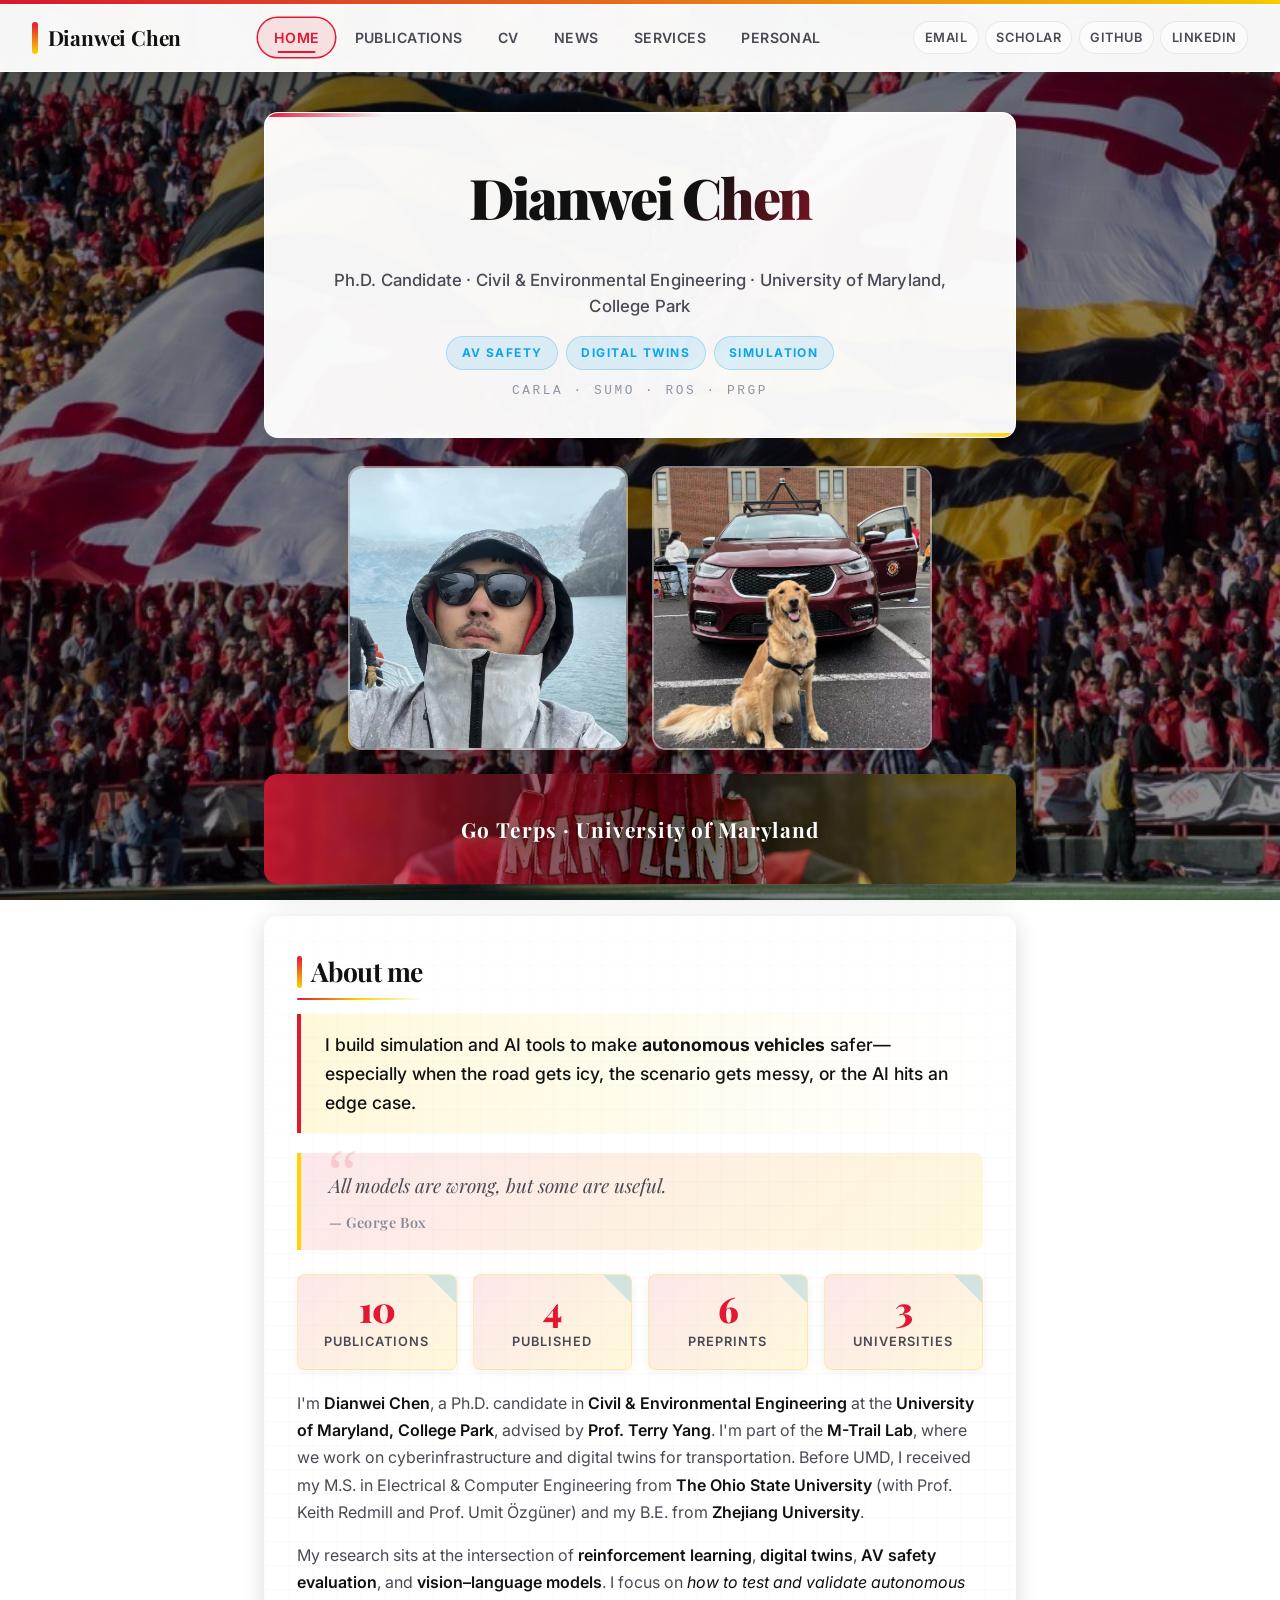
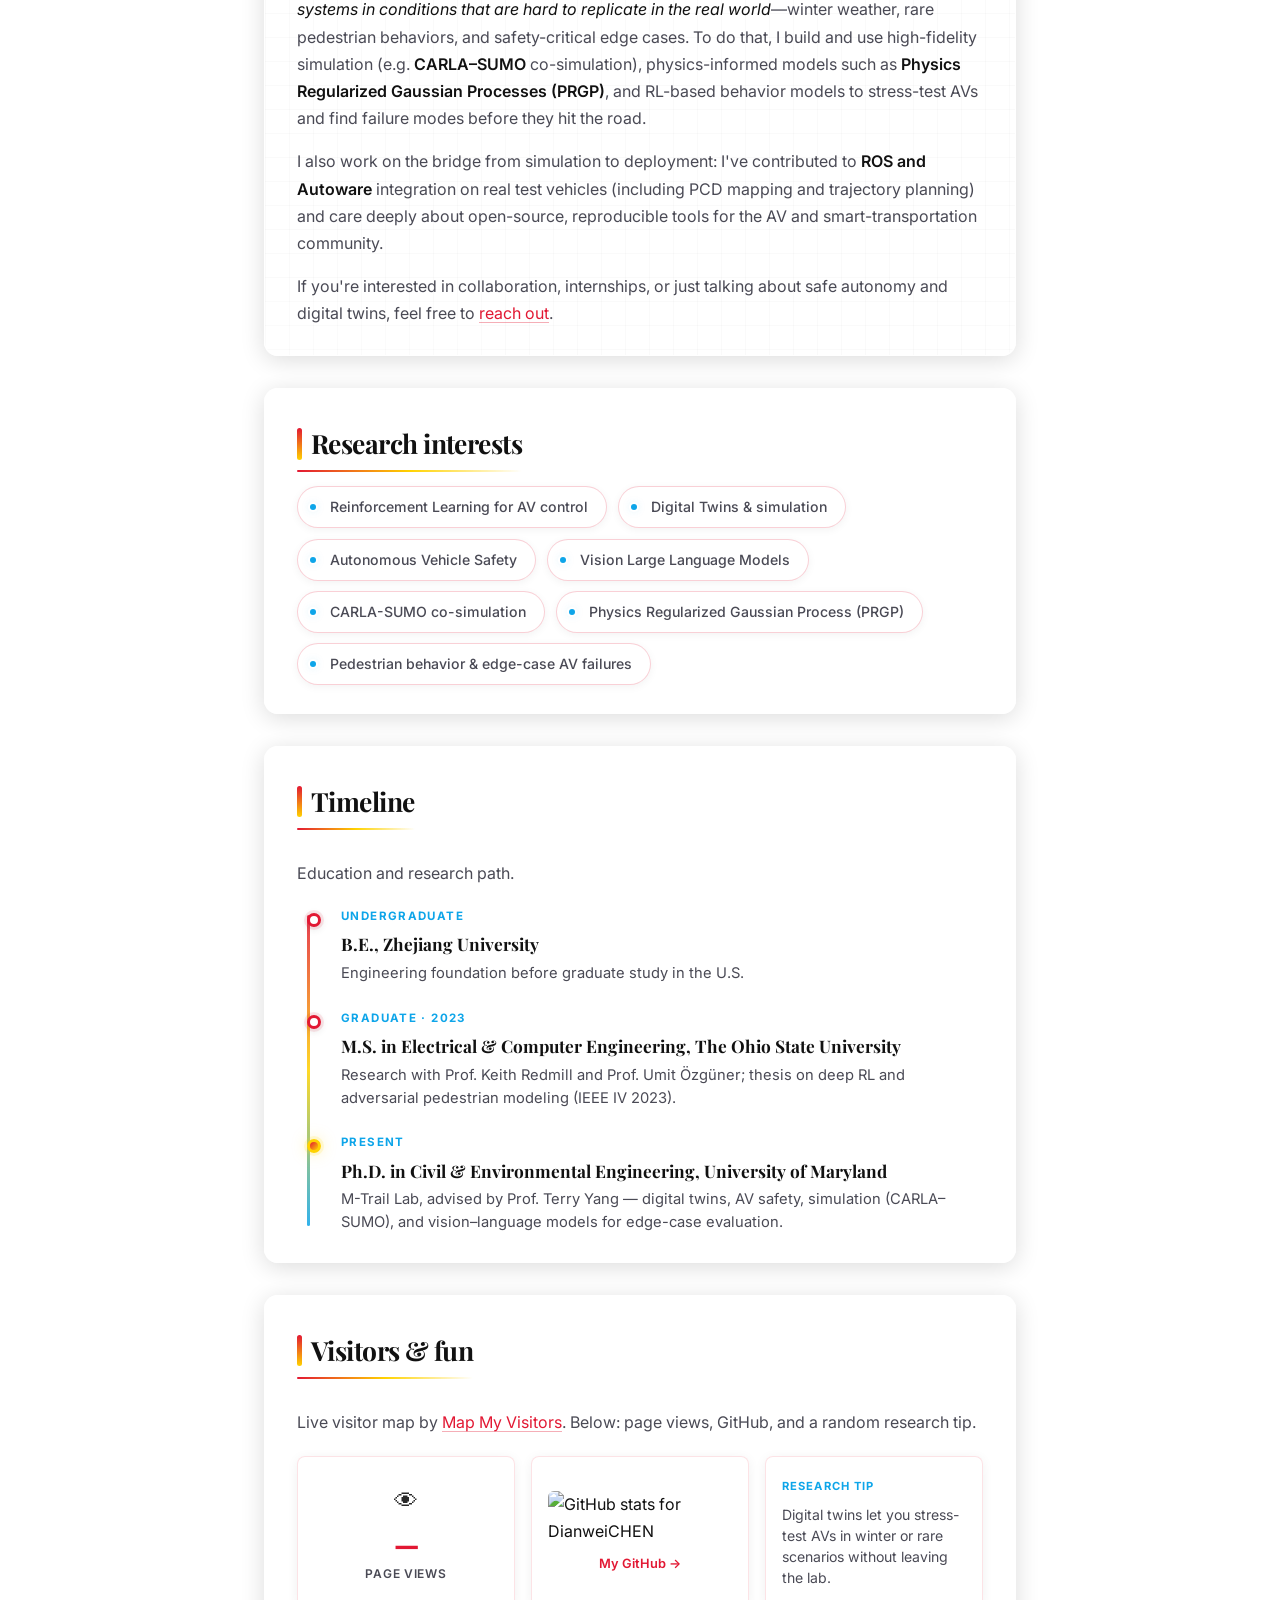
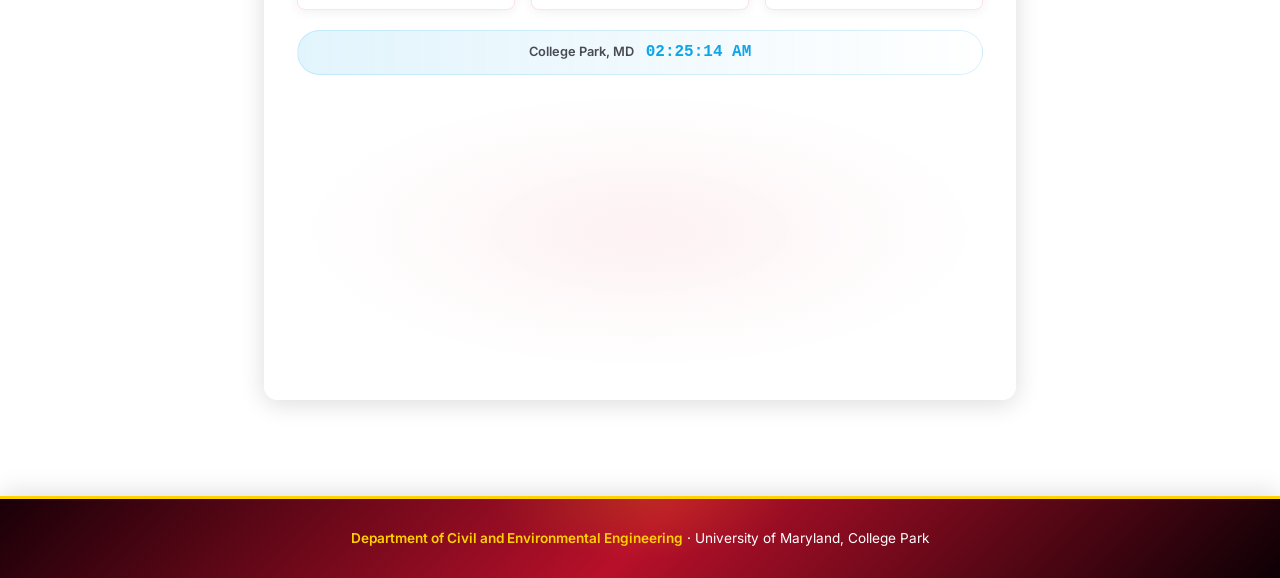
==== commit 539ca656: "CV tab: simplify text Made-with: Cursor" ====
--- a/index.html
+++ b/index.html
@@ -239,17 +239,14 @@
       <!-- CV -->
       <section id="panel-cv" class="panel" role="tabpanel" hidden>
         <div class="content-block content-block--cv">
-          <h2>Curriculum Vitae</h2>
+          <h2>CV</h2>
           <p class="prose intro cv-intro">
-            <strong>DianweiChen_CV_v12.pdf</strong> — preview below or
-            <a href="assets/DianweiChen_CV_v12.pdf" download="DianweiChen_CV_v12.pdf">download</a>
-            ·
-            <a href="assets/DianweiChen_CV_v12.pdf" target="_blank" rel="noopener noreferrer">open in new tab</a>.
+            <a href="assets/DianweiChen_CV_v12.pdf" download="DianweiChen_CV_v12.pdf">Download</a> ·
+            <a href="assets/DianweiChen_CV_v12.pdf" target="_blank" rel="noopener noreferrer">Open in new tab</a>
           </p>
           <div class="cv-pdf-wrap">
-            <iframe class="cv-pdf-frame" title="Dianwei Chen curriculum vitae (PDF)" src="assets/DianweiChen_CV_v12.pdf#view=FitH"></iframe>
-          </div>
-          <p class="prose cv-pdf-hint">If the preview is blank on your device, use <strong>download</strong> or <strong>open in new tab</strong>.</p>
+            <iframe class="cv-pdf-frame" title="CV (PDF)" src="assets/DianweiChen_CV_v12.pdf#view=FitH"></iframe>
+          </div>
         </div>
       </section>
 
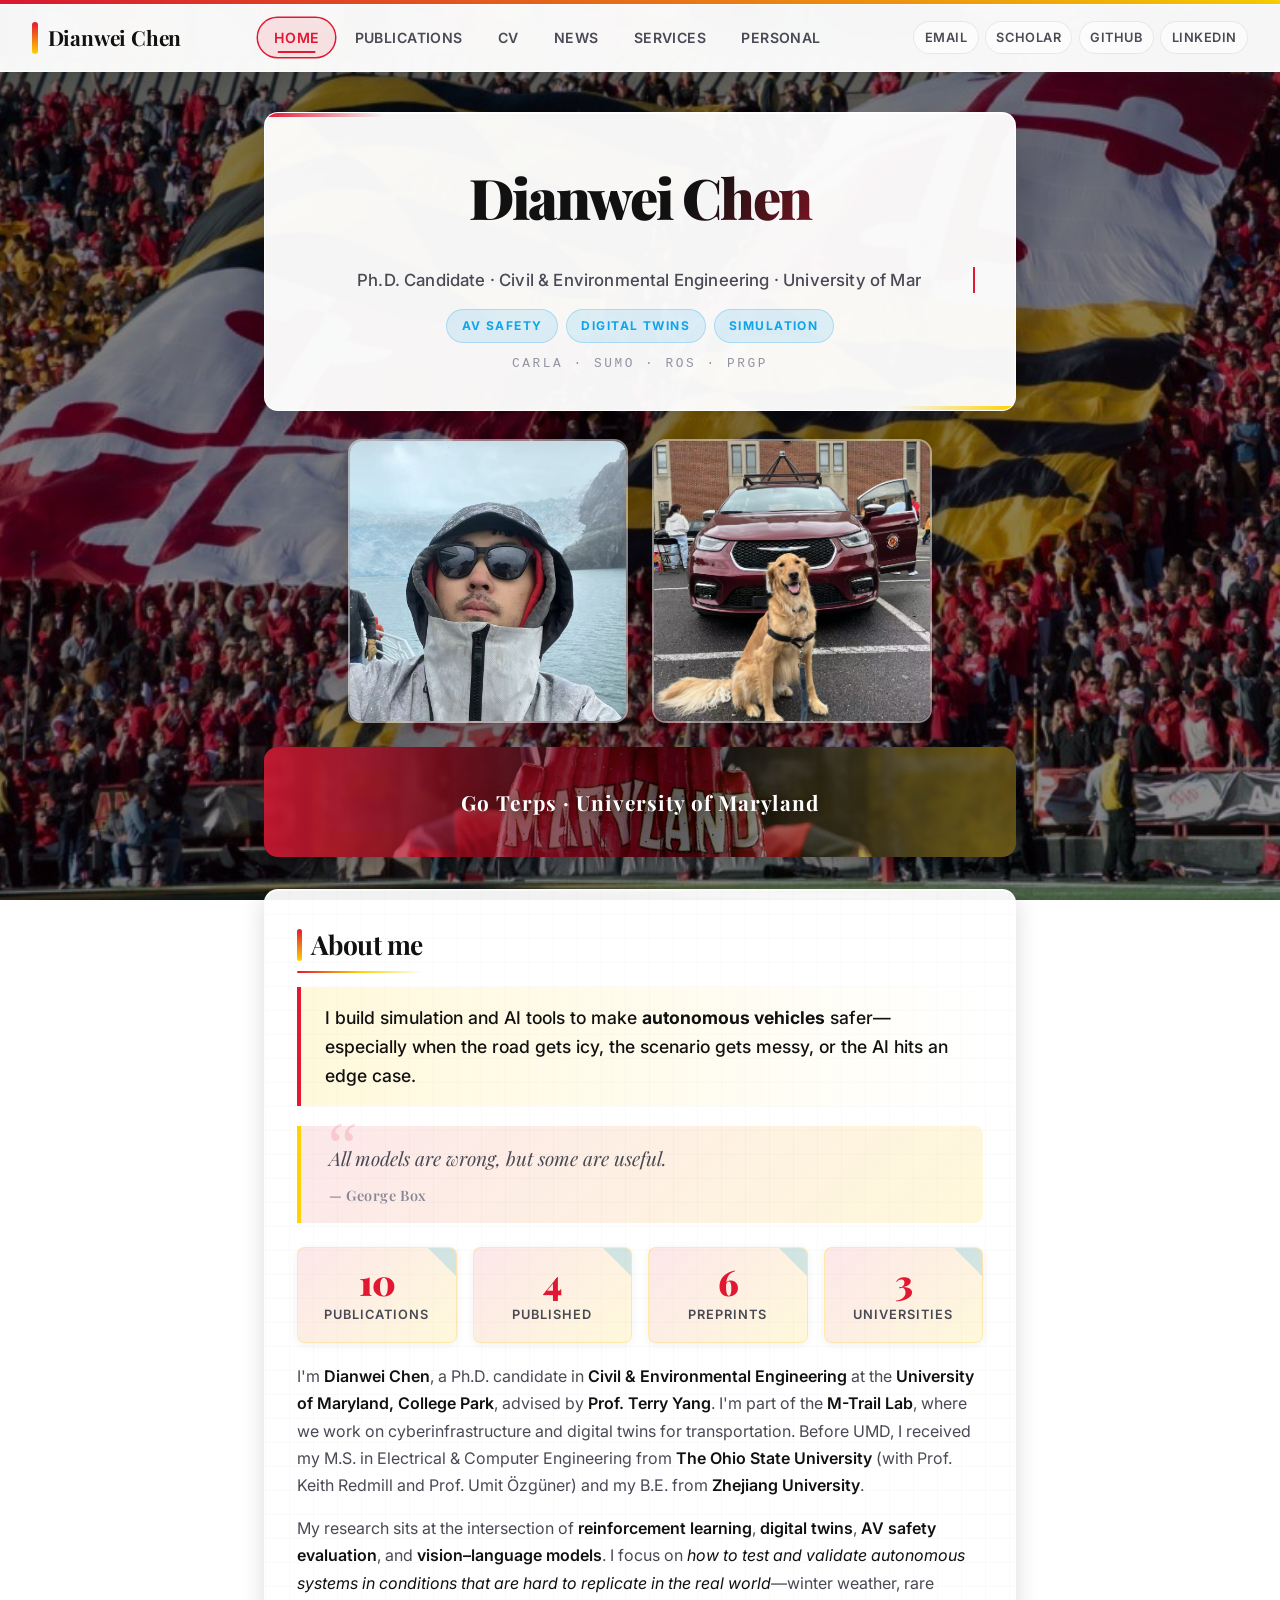
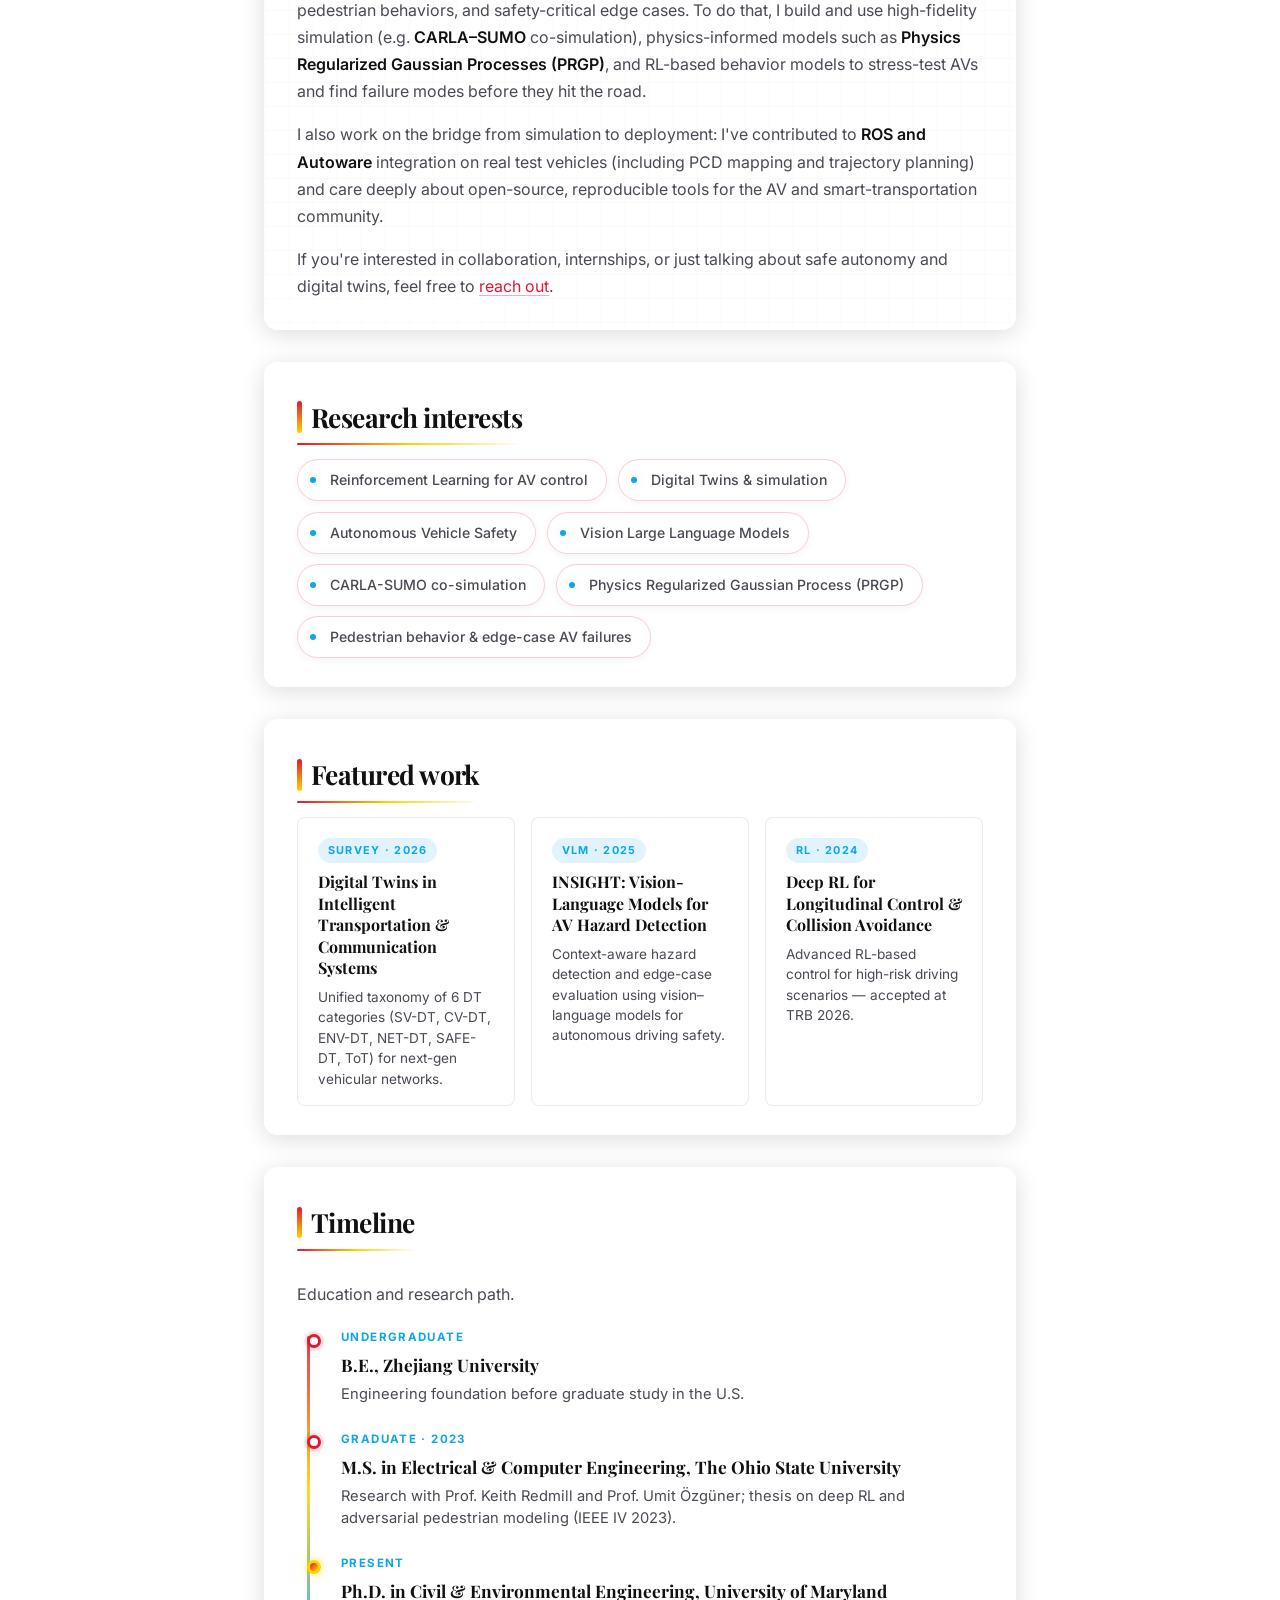
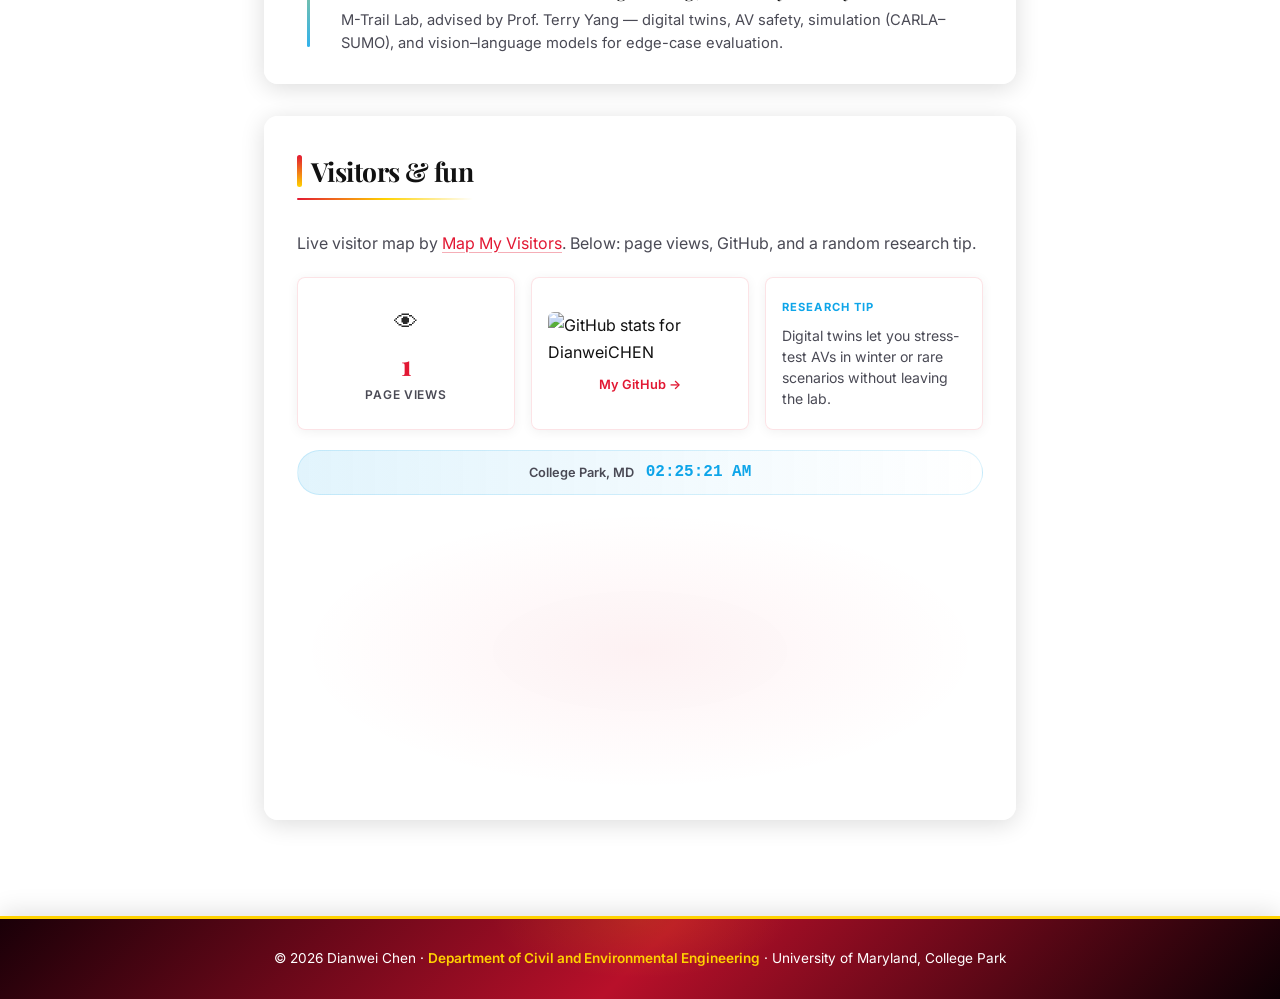
==== commit b4b19cfd: "Update: Featured work cards, typewriter tagline, hobby tags, Max photo in Personal, NEW badge, local" ====
--- a/index.html
+++ b/index.html
@@ -114,6 +114,26 @@
             <li>Pedestrian behavior & edge-case AV failures</li>
           </ul>
         </div>
+        <div class="content-block content-block--featured">
+          <h2>Featured work</h2>
+          <div class="featured-grid">
+            <a href="https://zenodo.org/records/19136071" target="_blank" rel="noopener noreferrer" class="featured-card">
+              <span class="featured-tag">Survey · 2026</span>
+              <span class="featured-title">Digital Twins in Intelligent Transportation &amp; Communication Systems</span>
+              <span class="featured-desc">Unified taxonomy of 6 DT categories (SV-DT, CV-DT, ENV-DT, NET-DT, SAFE-DT, ToT) for next-gen vehicular networks.</span>
+            </a>
+            <a href="https://arxiv.org/abs/2502.00262" target="_blank" rel="noopener noreferrer" class="featured-card">
+              <span class="featured-tag">VLM · 2025</span>
+              <span class="featured-title">INSIGHT: Vision-Language Models for AV Hazard Detection</span>
+              <span class="featured-desc">Context-aware hazard detection and edge-case evaluation using vision–language models for autonomous driving safety.</span>
+            </a>
+            <a href="https://arxiv.org/abs/2404.19087" target="_blank" rel="noopener noreferrer" class="featured-card">
+              <span class="featured-tag">RL · 2024</span>
+              <span class="featured-title">Deep RL for Longitudinal Control &amp; Collision Avoidance</span>
+              <span class="featured-desc">Advanced RL-based control for high-risk driving scenarios — accepted at TRB 2026.</span>
+            </a>
+          </div>
+        </div>
         <div class="content-block content-block--timeline">
           <h2>Timeline</h2>
           <p class="prose intro">Education and research path.</p>
@@ -257,7 +277,7 @@
           <p class="prose intro">Recent updates — newest first.</p>
           <ul class="news-list" role="list">
             <li class="news-item">
-              <time class="news-date" datetime="2026-03-20">Mar 2026</time>
+              <time class="news-date" datetime="2026-03-20"><span class="news-badge">NEW</span>Mar 2026</time>
               <div class="news-body">
                 <strong class="news-headline">Digital twin survey on Zenodo</strong>
                 <p class="news-text">Our survey <em>Digital Twins in Intelligent Transportation and Communication Systems: A Survey</em> (with Z. Zhang, X. T. Yang, S. Mao, Y. Liu) is available as a preprint on Zenodo — taxonomy of SV-DT, CV-DT, ENV-DT, NET-DT, SAFE-DT, and Twin of Twins (ToT).</p>
@@ -326,6 +346,16 @@
                 <p>When I'm not working on autonomous vehicles, I'm happily spending time with our playful Golden Retriever, <strong>Max</strong>.</p>
                 <p>I enjoy building open-source tools for the AV community and advancing safe and trustworthy AI-driven transportation systems. <strong class="terps-proud">Proud to be a Terp.</strong></p>
               </div>
+              <div class="hobby-tags">
+                <span class="hobby-tag">Coding</span>
+                <span class="hobby-tag">Golden Retriever</span>
+                <span class="hobby-tag">Football</span>
+                <span class="hobby-tag">Open Source</span>
+                <span class="hobby-tag">Simulation</span>
+              </div>
+              <figure class="personal-photo personal-photo--max">
+                <img src="assets/max.jpg" alt="Max the Golden Retriever">
+              </figure>
               <div class="personal-links">
                 <a href="mailto:dwchen98@umd.edu">✉ Email</a>
                 <a href="https://scholar.google.com/citations?user=0EVALfUAAAAJ&hl=en" target="_blank" rel="noopener noreferrer">Google Scholar</a>
@@ -339,7 +369,7 @@
     </main>
 
     <footer class="site-footer">
-      <p><a href="https://cee.umd.edu" target="_blank" rel="noopener noreferrer">Department of Civil and Environmental Engineering</a> · University of Maryland, College Park</p>
+      <p>&copy; <span id="footer-year">2026</span> Dianwei Chen · <a href="https://cee.umd.edu" target="_blank" rel="noopener noreferrer">Department of Civil and Environmental Engineering</a> · University of Maryland, College Park</p>
     </footer>
   </div>
   <script src="script.js"></script>
--- a/styles.css
+++ b/styles.css
@@ -715,6 +715,68 @@
   transform: translateY(-50%) scale(1.3);
 }
 
+/* ---------- Featured work grid ---------- */
+.featured-grid {
+  display: grid;
+  grid-template-columns: repeat(auto-fit, minmax(200px, 1fr));
+  gap: 1rem;
+}
+.featured-card {
+  display: flex;
+  flex-direction: column;
+  gap: 0.5rem;
+  padding: 1.25rem 1.25rem 1rem;
+  border-radius: var(--radius-sm);
+  border: 1px solid var(--border);
+  background: linear-gradient(135deg, rgba(255,255,255,.7), rgba(255,255,255,.4));
+  text-decoration: none;
+  color: inherit;
+  transition: transform var(--t-spring), box-shadow var(--t-mid), border-color var(--t-fast);
+  position: relative;
+  overflow: hidden;
+}
+.featured-card::before {
+  content: '';
+  position: absolute;
+  top: 0;
+  left: 0;
+  right: 0;
+  height: 3px;
+  background: linear-gradient(90deg, var(--umd-red), var(--umd-gold));
+  opacity: 0;
+  transition: opacity var(--t-mid);
+}
+.featured-card:hover {
+  transform: translateY(-6px) scale(1.02);
+  box-shadow: 0 12px 36px rgba(226,24,51,.18);
+  border-color: rgba(226,24,51,.3);
+}
+.featured-card:hover::before { opacity: 1; }
+.featured-tag {
+  display: inline-block;
+  font-size: 0.68rem;
+  font-weight: 700;
+  text-transform: uppercase;
+  letter-spacing: 0.12em;
+  color: var(--av-cyan);
+  background: var(--av-cyan-soft);
+  padding: 0.2rem 0.6rem;
+  border-radius: 999px;
+  align-self: flex-start;
+}
+.featured-title {
+  font-family: var(--font-display);
+  font-size: 1rem;
+  font-weight: 700;
+  color: var(--text);
+  line-height: 1.35;
+}
+.featured-desc {
+  font-size: 0.85rem;
+  line-height: 1.5;
+  color: var(--text-muted);
+}
+
 /* ---------- Home: Timeline ---------- */
 .content-block--timeline {
   position: relative;
@@ -821,6 +883,25 @@
   font-weight: 700;
   color: var(--umd-red);
   line-height: 1.4;
+}
+.news-badge {
+  display: inline-block;
+  font-family: var(--font-sans);
+  font-size: 0.6rem;
+  font-weight: 800;
+  text-transform: uppercase;
+  letter-spacing: 0.1em;
+  color: var(--umd-white);
+  background: var(--umd-red);
+  padding: 0.15rem 0.45rem;
+  border-radius: 4px;
+  margin-right: 0.4rem;
+  vertical-align: middle;
+  animation: badgePulse 2s ease-in-out infinite;
+}
+@keyframes badgePulse {
+  0%, 100% { opacity: 1; }
+  50% { opacity: 0.7; }
 }
 .news-body { min-width: 0; }
 .news-headline {
@@ -1187,6 +1268,38 @@
   transition: transform var(--t-slow);
 }
 .personal-photo:hover img { transform: scale(1.06); }
+.personal-photo--max {
+  margin-top: 1.25rem;
+  max-width: 100%;
+}
+.personal-photo--max img {
+  aspect-ratio: 16/10;
+}
+.hobby-tags {
+  display: flex;
+  flex-wrap: wrap;
+  gap: 0.5rem;
+  margin: 1.25rem 0;
+}
+.hobby-tag {
+  display: inline-block;
+  padding: 0.35rem 0.85rem;
+  font-size: 0.78rem;
+  font-weight: 600;
+  letter-spacing: 0.04em;
+  color: var(--text-muted);
+  background: linear-gradient(135deg, var(--gold-soft), var(--accent-soft));
+  border: 1px solid rgba(255,210,0,.3);
+  border-radius: 999px;
+  transition: all var(--t-mid);
+}
+.hobby-tag:hover {
+  color: var(--umd-white);
+  background: linear-gradient(135deg, var(--umd-gold), var(--umd-red));
+  border-color: var(--umd-gold);
+  transform: translateY(-2px);
+  box-shadow: 0 4px 14px rgba(255,210,0,.3);
+}
 .personal-links {
   display: flex;
   flex-wrap: wrap;
@@ -1290,6 +1403,7 @@
     padding: 1.1rem;
   }
   .news-date { font-size: 0.8rem; }
+  .featured-grid { grid-template-columns: 1fr; }
   .timeline { padding-left: 0.25rem; }
   .timeline::before { left: 0.5rem; }
   .timeline-item { padding-left: 2rem; }
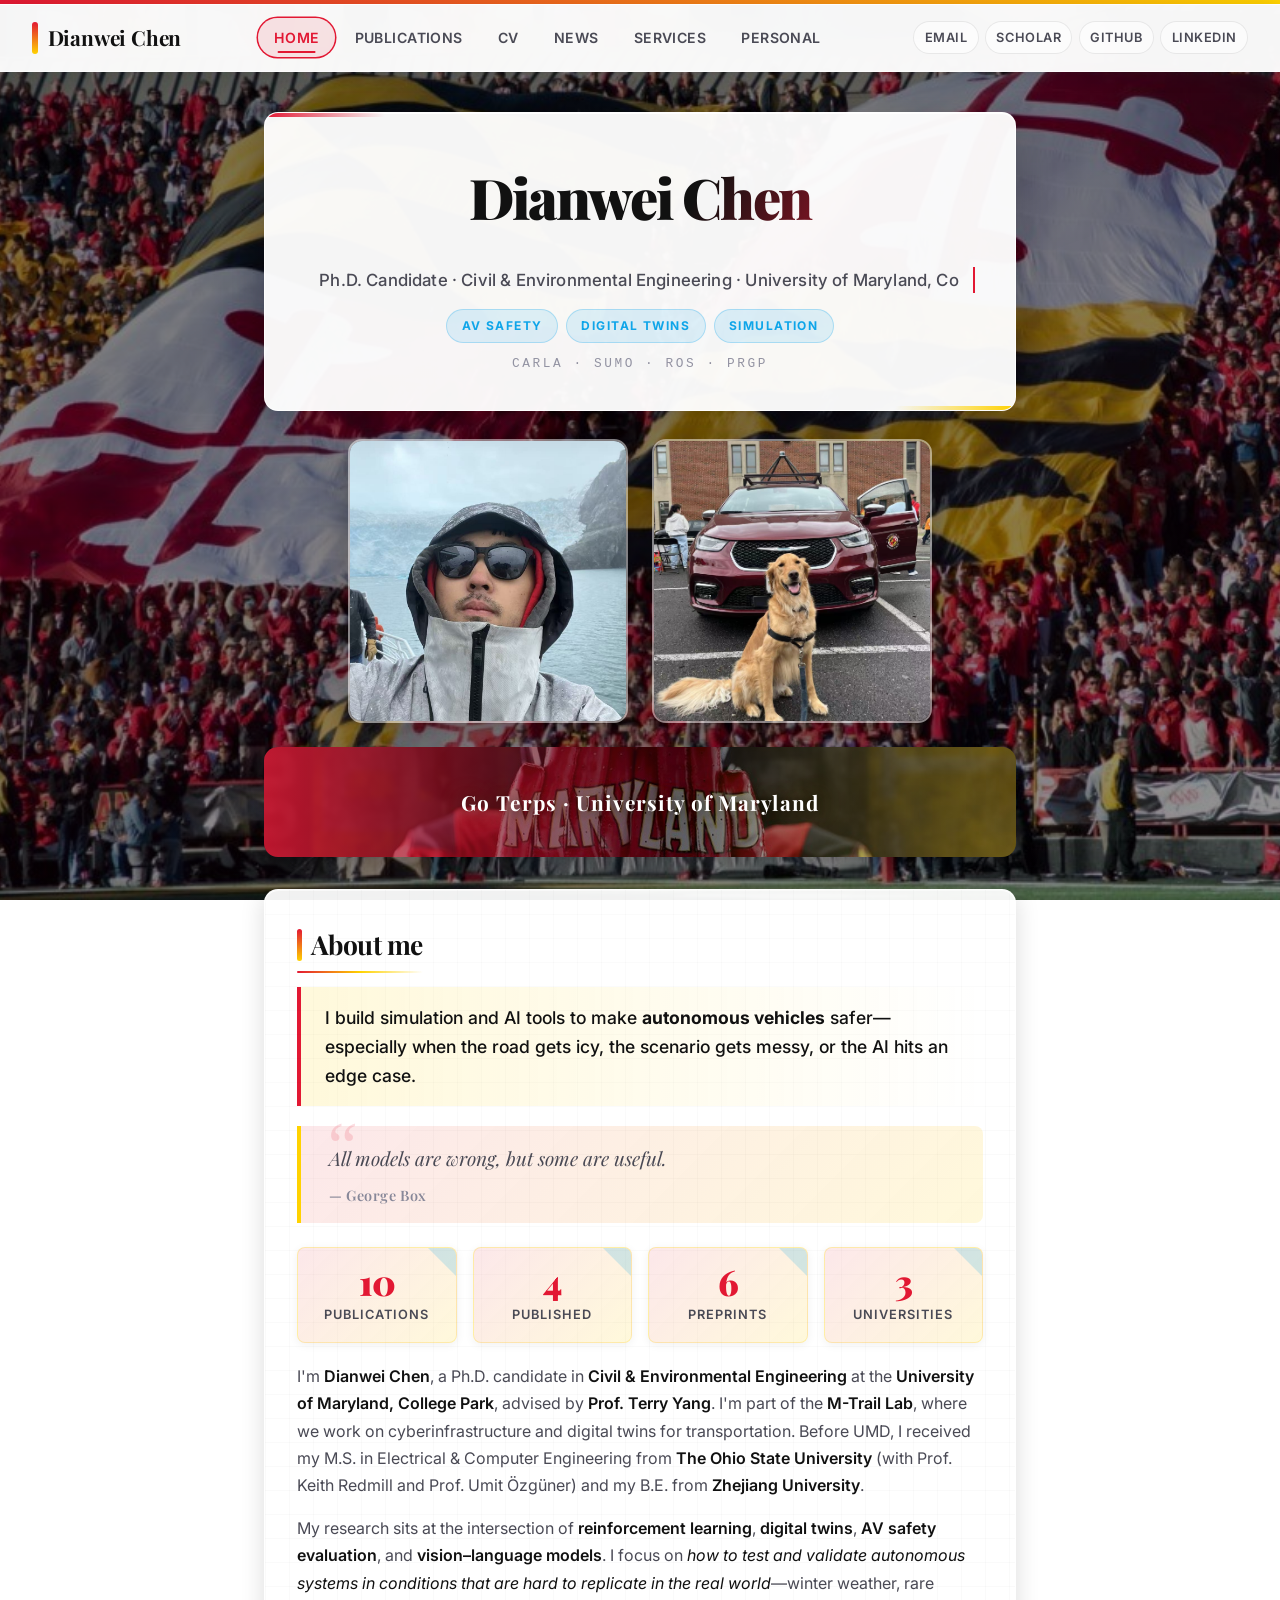
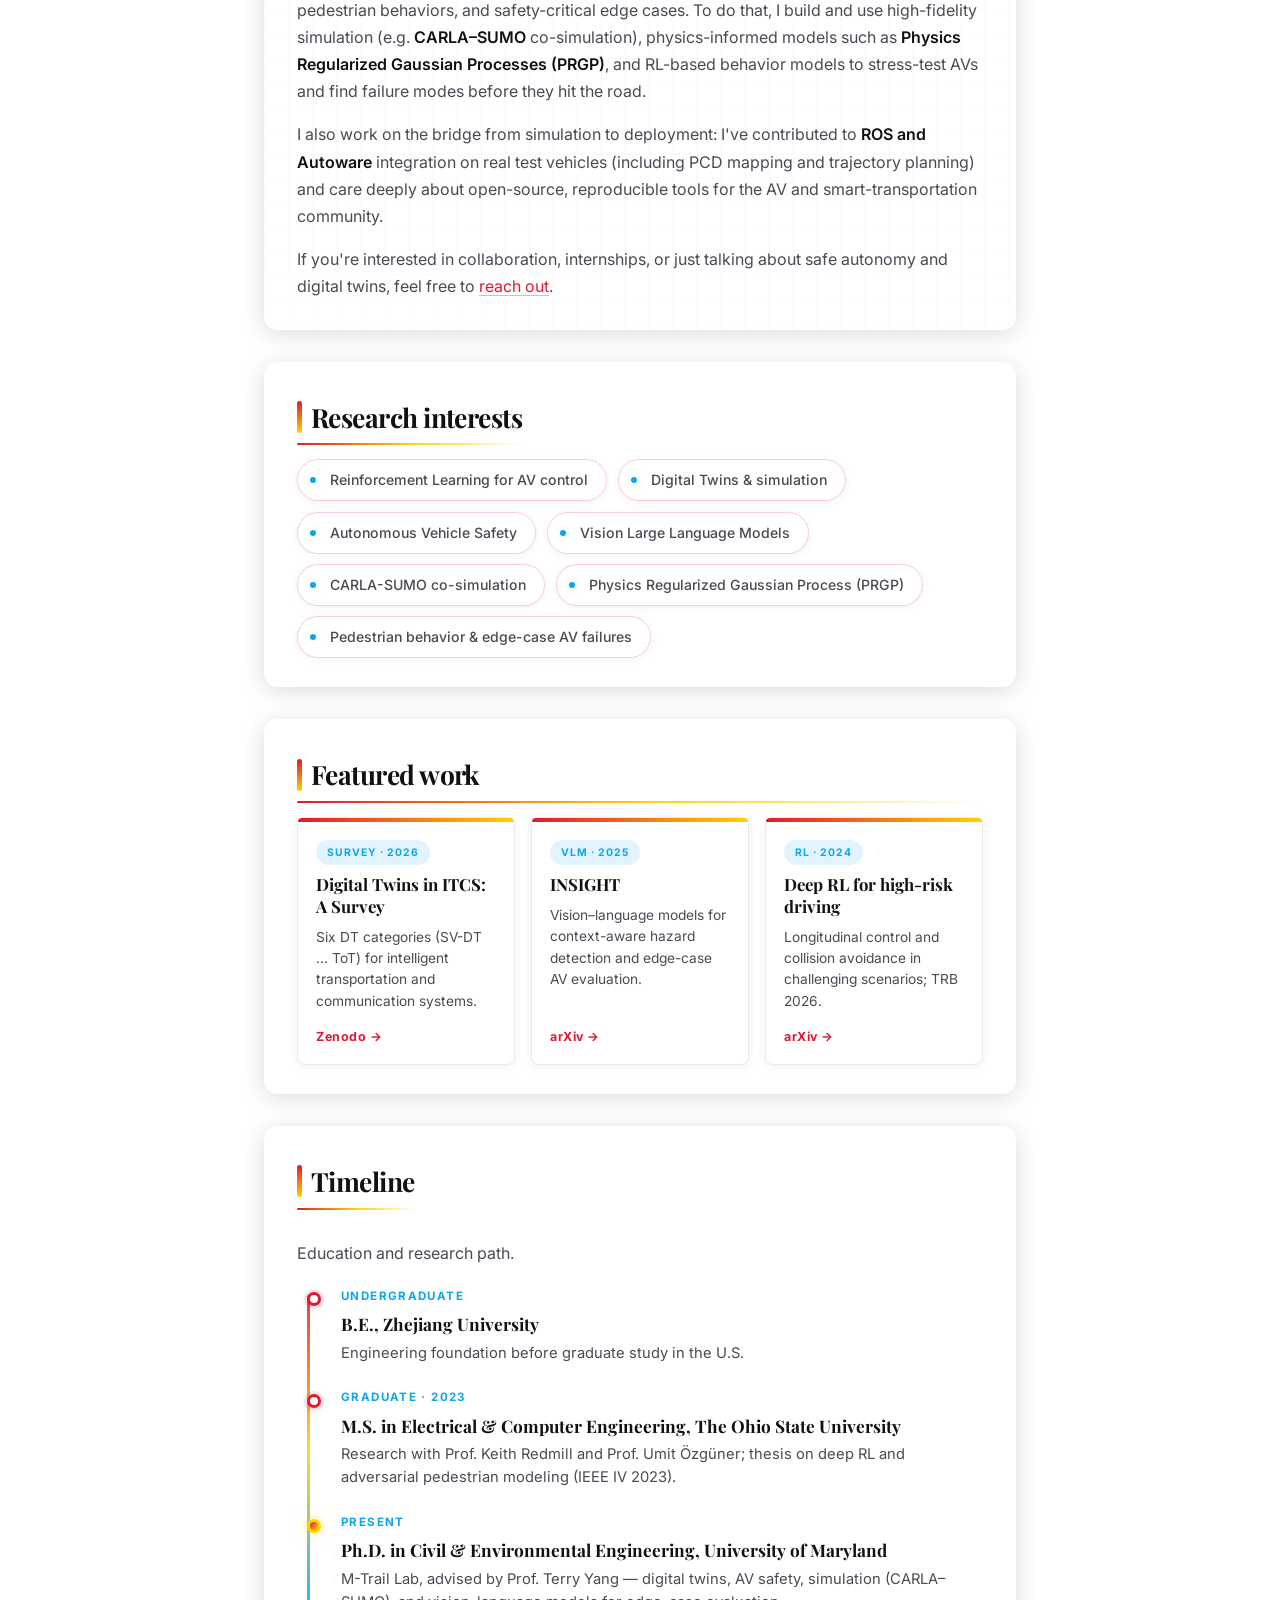
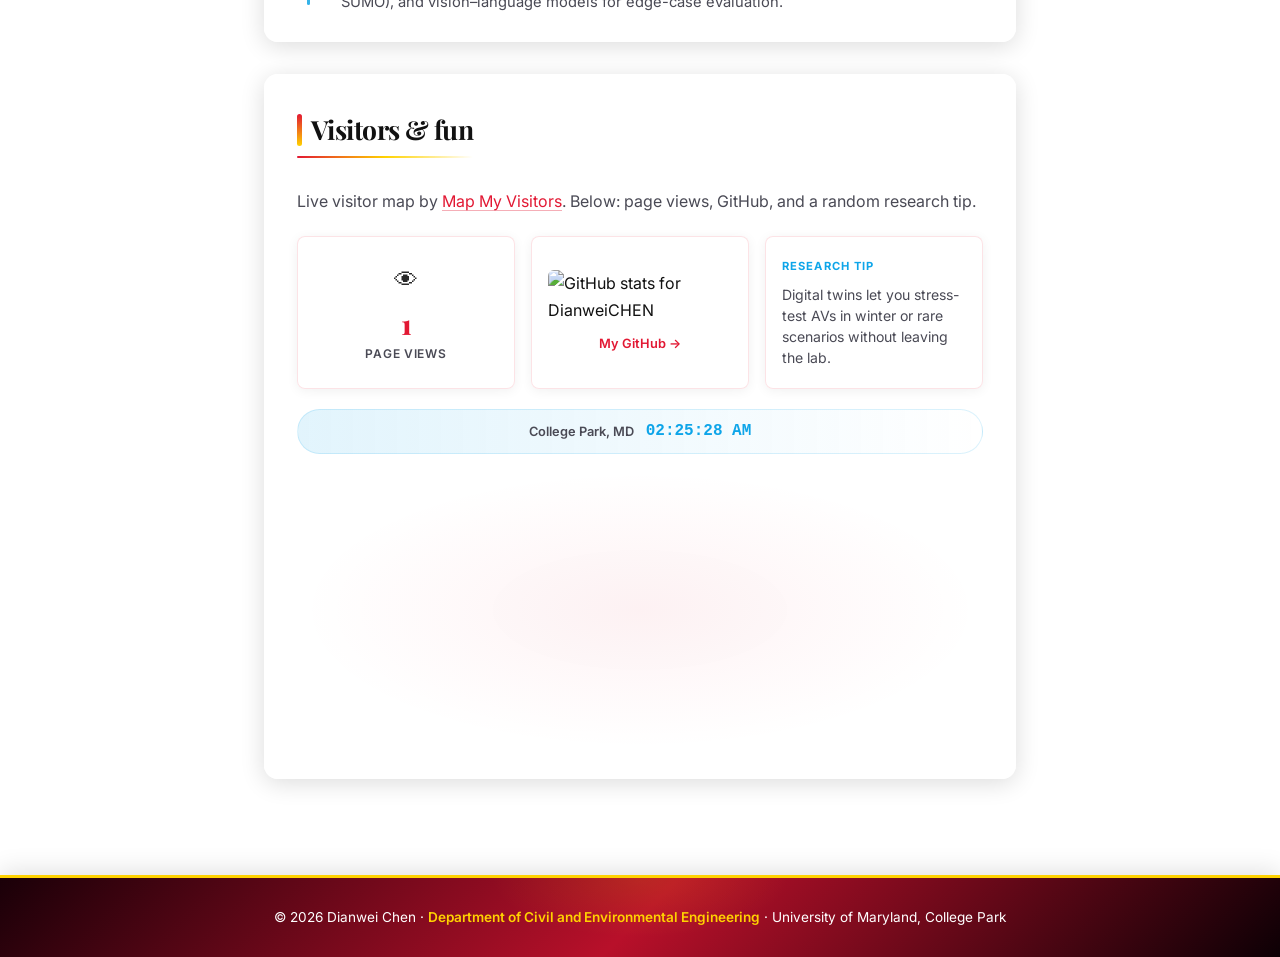
==== commit 6b8e8c4f: "Featured work: fix grid layout, heading width, card styling, shorter copy Made-with: Cursor" ====
--- a/index.html
+++ b/index.html
@@ -119,18 +119,21 @@
           <div class="featured-grid">
             <a href="https://zenodo.org/records/19136071" target="_blank" rel="noopener noreferrer" class="featured-card">
               <span class="featured-tag">Survey · 2026</span>
-              <span class="featured-title">Digital Twins in Intelligent Transportation &amp; Communication Systems</span>
-              <span class="featured-desc">Unified taxonomy of 6 DT categories (SV-DT, CV-DT, ENV-DT, NET-DT, SAFE-DT, ToT) for next-gen vehicular networks.</span>
+              <span class="featured-title">Digital Twins in ITCS: A Survey</span>
+              <span class="featured-desc">Six DT categories (SV-DT … ToT) for intelligent transportation and communication systems.</span>
+              <span class="featured-cta" aria-hidden="true">Zenodo →</span>
             </a>
             <a href="https://arxiv.org/abs/2502.00262" target="_blank" rel="noopener noreferrer" class="featured-card">
               <span class="featured-tag">VLM · 2025</span>
-              <span class="featured-title">INSIGHT: Vision-Language Models for AV Hazard Detection</span>
-              <span class="featured-desc">Context-aware hazard detection and edge-case evaluation using vision–language models for autonomous driving safety.</span>
+              <span class="featured-title">INSIGHT</span>
+              <span class="featured-desc">Vision–language models for context-aware hazard detection and edge-case AV evaluation.</span>
+              <span class="featured-cta" aria-hidden="true">arXiv →</span>
             </a>
             <a href="https://arxiv.org/abs/2404.19087" target="_blank" rel="noopener noreferrer" class="featured-card">
               <span class="featured-tag">RL · 2024</span>
-              <span class="featured-title">Deep RL for Longitudinal Control &amp; Collision Avoidance</span>
-              <span class="featured-desc">Advanced RL-based control for high-risk driving scenarios — accepted at TRB 2026.</span>
+              <span class="featured-title">Deep RL for high-risk driving</span>
+              <span class="featured-desc">Longitudinal control and collision avoidance in challenging scenarios; TRB 2026.</span>
+              <span class="featured-cta" aria-hidden="true">arXiv →</span>
             </a>
           </div>
         </div>
--- a/styles.css
+++ b/styles.css
@@ -716,24 +716,48 @@
 }
 
 /* ---------- Featured work grid ---------- */
+.content-block--featured h2 {
+  display: flex;
+  width: 100%;
+  max-width: 100%;
+  box-sizing: border-box;
+}
+.content-block--featured .featured-grid {
+  clear: both;
+  width: 100%;
+}
 .featured-grid {
   display: grid;
-  grid-template-columns: repeat(auto-fit, minmax(200px, 1fr));
+  grid-template-columns: 1fr;
   gap: 1rem;
 }
+@media (min-width: 520px) {
+  .featured-grid {
+    grid-template-columns: repeat(2, minmax(0, 1fr));
+  }
+}
+@media (min-width: 700px) {
+  .featured-grid {
+    grid-template-columns: repeat(3, minmax(0, 1fr));
+  }
+}
 .featured-card {
   display: flex;
   flex-direction: column;
-  gap: 0.5rem;
-  padding: 1.25rem 1.25rem 1rem;
+  align-items: stretch;
+  gap: 0.55rem;
+  min-height: 100%;
+  min-width: 0;
+  padding: 1.1rem 1.15rem 1rem;
+  padding-top: 1.35rem;
   border-radius: var(--radius-sm);
-  border: 1px solid var(--border);
-  background: linear-gradient(135deg, rgba(255,255,255,.7), rgba(255,255,255,.4));
+  border: 1px solid rgba(0,0,0,.08);
+  background: rgba(255,255,255,.92);
   text-decoration: none;
   color: inherit;
-  transition: transform var(--t-spring), box-shadow var(--t-mid), border-color var(--t-fast);
+  transition: transform var(--t-mid), box-shadow var(--t-mid), border-color var(--t-fast);
   position: relative;
-  overflow: hidden;
+  box-shadow: 0 2px 12px rgba(0,0,0,.06);
 }
 .featured-card::before {
   content: '';
@@ -741,40 +765,58 @@
   top: 0;
   left: 0;
   right: 0;
-  height: 3px;
+  height: 4px;
+  border-radius: var(--radius-sm) var(--radius-sm) 0 0;
   background: linear-gradient(90deg, var(--umd-red), var(--umd-gold));
-  opacity: 0;
-  transition: opacity var(--t-mid);
 }
 .featured-card:hover {
-  transform: translateY(-6px) scale(1.02);
-  box-shadow: 0 12px 36px rgba(226,24,51,.18);
-  border-color: rgba(226,24,51,.3);
-}
-.featured-card:hover::before { opacity: 1; }
+  transform: translateY(-4px);
+  box-shadow: 0 14px 36px rgba(226,24,51,.14);
+  border-color: rgba(226,24,51,.22);
+}
 .featured-tag {
   display: inline-block;
-  font-size: 0.68rem;
+  font-size: 0.65rem;
   font-weight: 700;
   text-transform: uppercase;
-  letter-spacing: 0.12em;
+  letter-spacing: 0.1em;
   color: var(--av-cyan);
   background: var(--av-cyan-soft);
-  padding: 0.2rem 0.6rem;
+  padding: 0.25rem 0.65rem;
   border-radius: 999px;
   align-self: flex-start;
+  flex-shrink: 0;
 }
 .featured-title {
+  display: block;
   font-family: var(--font-display);
-  font-size: 1rem;
+  font-size: 1.05rem;
   font-weight: 700;
   color: var(--text);
-  line-height: 1.35;
+  line-height: 1.3;
+  word-wrap: break-word;
+  overflow-wrap: break-word;
 }
 .featured-desc {
-  font-size: 0.85rem;
-  line-height: 1.5;
-  color: var(--text-muted);
+  display: block;
+  flex: 1 1 auto;
+  font-size: 0.86rem;
+  line-height: 1.55;
+  color: var(--text-muted);
+  word-wrap: break-word;
+  overflow-wrap: break-word;
+}
+.featured-cta {
+  display: block;
+  margin-top: 0.35rem;
+  font-size: 0.78rem;
+  font-weight: 700;
+  letter-spacing: 0.04em;
+  color: var(--umd-red);
+  flex-shrink: 0;
+}
+.featured-card:hover .featured-cta {
+  color: var(--umd-red-dk);
 }
 
 /* ---------- Home: Timeline ---------- */
@@ -1403,7 +1445,6 @@
     padding: 1.1rem;
   }
   .news-date { font-size: 0.8rem; }
-  .featured-grid { grid-template-columns: 1fr; }
   .timeline { padding-left: 0.25rem; }
   .timeline::before { left: 0.5rem; }
   .timeline-item { padding-left: 2rem; }
